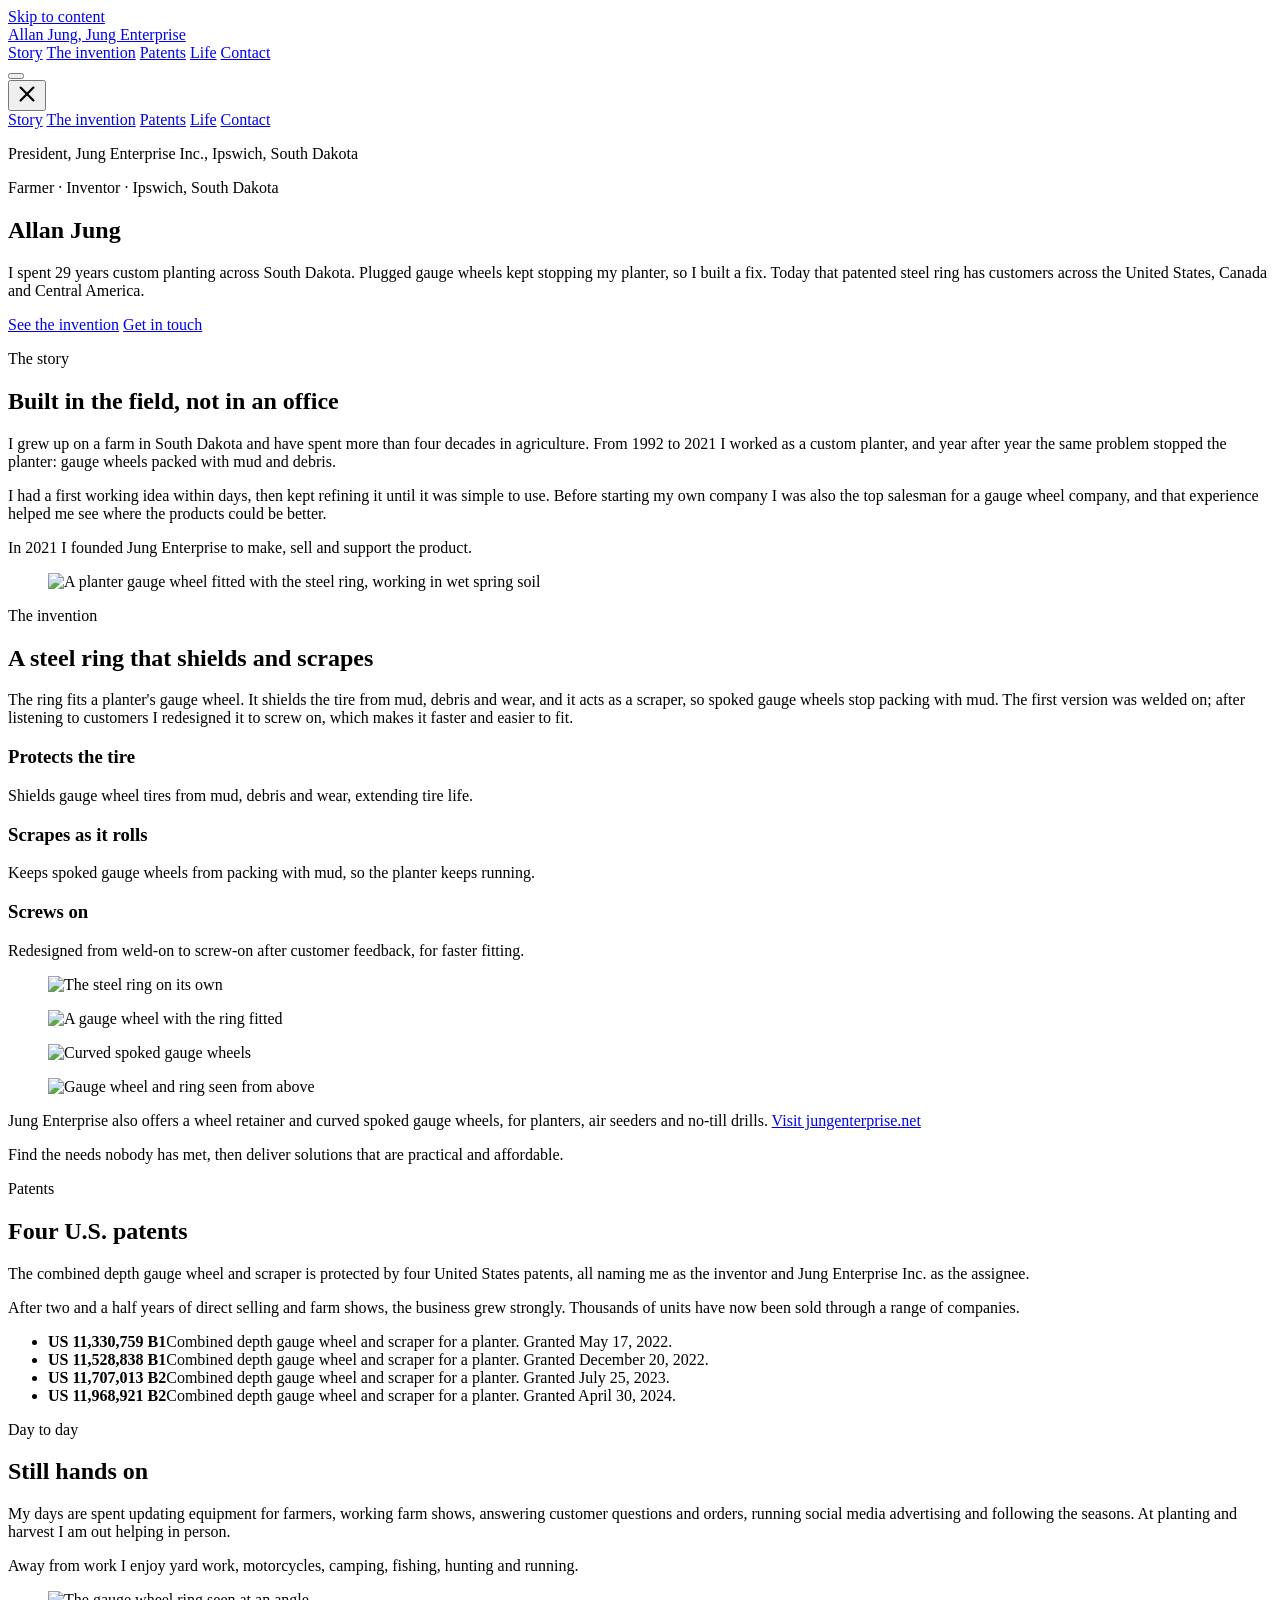
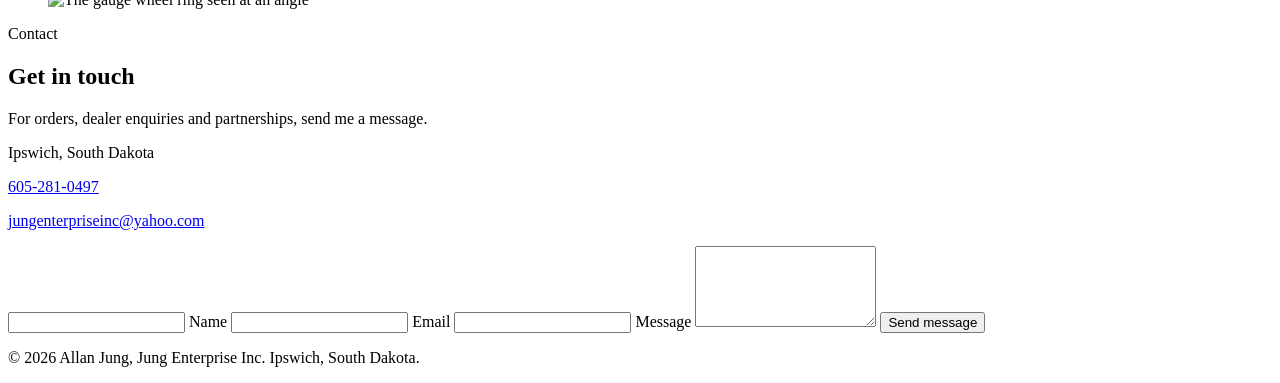
==== index.html @ 8d3eb1d6 "Add page, 404 and robots.txt" ====
<!DOCTYPE html>
<html lang="en">
<head>
<meta charset="utf-8">
<meta name="viewport" content="width=device-width, initial-scale=1">
<title>Allan Jung | Farmer, Inventor and President of Jung Enterprise</title>
<meta name="description" content="Allan Jung: a South Dakota farmer and inventor. After 29 years of custom planting he patented a steel ring that protects planter gauge wheels and scrapes them clean, and founded Jung Enterprise in Ipswich, South Dakota.">
<!-- WHILE ON github.io: keep noindex. WHEN MOVED TO HIS OWN DOMAIN: delete the next line and change robots.txt to "Allow: /". -->
<meta name="robots" content="noindex, nofollow">
<link rel="icon" href="img/favicon.png">
<link rel="preconnect" href="https://fonts.googleapis.com">
<link rel="preconnect" href="https://fonts.gstatic.com" crossorigin>
<link rel="stylesheet" href="https://fonts.googleapis.com/css2?family=Montserrat:wght@500;600;700;800&family=Roboto:wght@400;500;700&display=swap">
<link rel="stylesheet" href="vendor/css/bundle.min.css">
<!-- Own stylesheet last so it wins the cascade -->
<link rel="stylesheet" href="css/aj-site.css">
</head>
<body>

<a class="aj-skip" href="#aj-main">Skip to content</a>

<header class="aj-header" id="aj-header">
  <div class="container aj-header-row">
    <a class="aj-brand" href="#top">Allan Jung<span>, Jung Enterprise</span></a>
    <nav class="aj-nav" aria-label="Main">
      <a href="#home">Story</a>
      <a href="#portfolio">The invention</a>
      <a href="#reviews">Patents</a>
      <a href="#blog">Life</a>
      <a href="#contact" class="aj-nav-cta">Contact</a>
    </nav>
    <button class="aj-burger" id="aj-burger" aria-label="Open menu" aria-expanded="false" aria-controls="aj-drawer"><i class="fas fa-bars" aria-hidden="true"></i></button>
  </div>
</header>

<div class="aj-drawer" id="aj-drawer" aria-hidden="true">
  <button class="aj-drawer-close" id="aj-drawer-close" aria-label="Close menu"><svg width="22" height="22" viewBox="0 0 24 24" aria-hidden="true" focusable="false"><path d="M5 5l14 14M19 5L5 19" stroke="currentColor" stroke-width="2.4" stroke-linecap="round"/></svg></button>
  <nav aria-label="Mobile">
    <a href="#home">Story</a>
    <a href="#portfolio">The invention</a>
    <a href="#reviews">Patents</a>
    <a href="#blog">Life</a>
    <a href="#contact">Contact</a>
  </nav>
  <p class="aj-drawer-note">President, Jung Enterprise Inc., Ipswich, South Dakota</p>
</div>

<main id="aj-main">

<!-- HERO: his own field photo of a planter at work. -->
<section id="banner" class="aj-hero" aria-label="Introduction">
  <span id="top"></span>
  <div class="container">
    <div class="aj-hero-text">
      <p class="aj-eyebrow aj-eyebrow-lift">Farmer &middot; Inventor &middot; Ipswich, South Dakota</p>
      <h1>Allan Jung</h1>
      <p class="aj-hero-lede">I spent 29 years custom planting across South Dakota. Plugged gauge wheels kept stopping my planter, so I built a fix. Today that patented steel ring has customers across the United States, Canada and Central America.</p>
      <div class="aj-hero-actions">
        <a class="aj-btn aj-btn-solid" href="#portfolio">See the invention</a>
        <a class="aj-btn aj-btn-ghost" href="#contact">Get in touch</a>
      </div>
    </div>
  </div>
</section>

<!-- STORY (demo shell: #home) -->
<section id="home" class="about-section aj-section">
  <div class="container">
    <div class="row align-items-center">
      <div class="col-lg-6 mb-5 mb-lg-0">
        <p class="aj-eyebrow">The story</p>
        <h2 class="aj-h2">Built in the field, not in an office</h2>
        <p>I grew up on a farm in South Dakota and have spent more than four decades in agriculture. From 1992 to 2021 I worked as a custom planter, and year after year the same problem stopped the planter: gauge wheels packed with mud and debris.</p>
        <p>I had a first working idea within days, then kept refining it until it was simple to use. Before starting my own company I was also the top salesman for a gauge wheel company, and that experience helped me see where the products could be better.</p>
        <p>In 2021 I founded Jung Enterprise to make, sell and support the product.</p>
      </div>
      <div class="col-lg-6">
        <figure class="aj-figure"><img src="img/field-ring.jpg" width="900" height="900" alt="A planter gauge wheel fitted with the steel ring, working in wet spring soil" loading="lazy"></figure>
      </div>
    </div>
  </div>
</section>

<!-- THE INVENTION (demo shell: #portfolio) -->
<section id="portfolio" class="aj-section aj-soft">
  <div class="container">
    <div class="row">
      <div class="col-lg-8">
        <p class="aj-eyebrow">The invention</p>
        <h2 class="aj-h2">A steel ring that shields and scrapes</h2>
        <p>The ring fits a planter's gauge wheel. It shields the tire from mud, debris and wear, and it acts as a scraper, so spoked gauge wheels stop packing with mud. The first version was welded on; after listening to customers I redesigned it to screw on, which makes it faster and easier to fit.</p>
      </div>
    </div>
    <div class="row aj-cards">
      <div class="col-md-4"><div class="aj-card"><i class="fas fa-shield-alt" aria-hidden="true"></i><h3>Protects the tire</h3><p>Shields gauge wheel tires from mud, debris and wear, extending tire life.</p></div></div>
      <div class="col-md-4"><div class="aj-card"><i class="fas fa-broom" aria-hidden="true"></i><h3>Scrapes as it rolls</h3><p>Keeps spoked gauge wheels from packing with mud, so the planter keeps running.</p></div></div>
      <div class="col-md-4"><div class="aj-card"><i class="fas fa-tools" aria-hidden="true"></i><h3>Screws on</h3><p>Redesigned from weld-on to screw-on after customer feedback, for faster fitting.</p></div></div>
    </div>
    <div class="row aj-gallery">
      <div class="col-sm-6 col-lg-3"><figure><img src="img/steel-ring.jpg" width="1000" height="667" loading="lazy" alt="The steel ring on its own"></figure></div>
      <div class="col-sm-6 col-lg-3"><figure><img src="img/gauge-wheel-ring.jpg" width="1000" height="667" loading="lazy" alt="A gauge wheel with the ring fitted"></figure></div>
      <div class="col-sm-6 col-lg-3"><figure><img src="img/gauge-wheels.jpg" width="1000" height="667" loading="lazy" alt="Curved spoked gauge wheels"></figure></div>
      <div class="col-sm-6 col-lg-3"><figure><img src="img/ring-top.jpg" width="1000" height="750" loading="lazy" alt="Gauge wheel and ring seen from above"></figure></div>
    </div>
    <p class="aj-small">Jung Enterprise also offers a wheel retainer and curved spoked gauge wheels, for planters, air seeders and no-till drills. <a href="https://jungenterprise.net/" target="_blank" rel="noopener">Visit jungenterprise.net</a></p>
  </div>
</section>

<!-- BAND -->
<section id="aj-band" class="aj-band aj-band-a" aria-label="Philosophy">
  <div class="container">
    <div class="aj-quote">
      <p>Find the needs nobody has met, then deliver solutions that are practical and affordable.</p>
    </div>
  </div>
</section>

<!-- PATENTS (demo shell: #reviews). Reviews removed: the reviews on his site could not be verified. -->
<section id="reviews" class="aj-section">
  <div class="container">
    <div class="row">
      <div class="col-lg-5 mb-5 mb-lg-0">
        <p class="aj-eyebrow">Patents</p>
        <h2 class="aj-h2">Four U.S. patents</h2>
        <p>The combined depth gauge wheel and scraper is protected by four United States patents, all naming me as the inventor and Jung Enterprise Inc. as the assignee.</p>
        <p>After two and a half years of direct selling and farm shows, the business grew strongly. Thousands of units have now been sold through a range of companies.</p>
      </div>
      <div class="col-lg-7">
        <ul class="aj-patents">
          <li><strong>US 11,330,759 B1</strong><span>Combined depth gauge wheel and scraper for a planter. Granted May 17, 2022.</span></li>
          <li><strong>US 11,528,838 B1</strong><span>Combined depth gauge wheel and scraper for a planter. Granted December 20, 2022.</span></li>
          <li><strong>US 11,707,013 B2</strong><span>Combined depth gauge wheel and scraper for a planter. Granted July 25, 2023.</span></li>
          <li><strong>US 11,968,921 B2</strong><span>Combined depth gauge wheel and scraper for a planter. Granted April 30, 2024.</span></li>
        </ul>
      </div>
    </div>
  </div>
</section>

<!-- LIFE (demo shell: #blog). Blog posts removed. -->
<section id="blog" class="aj-section aj-soft">
  <div class="container">
    <div class="row align-items-center">
      <div class="col-lg-6 mb-5 mb-lg-0">
        <p class="aj-eyebrow">Day to day</p>
        <h2 class="aj-h2">Still hands on</h2>
        <p>My days are spent updating equipment for farmers, working farm shows, answering customer questions and orders, running social media advertising and following the seasons. At planting and harvest I am out helping in person.</p>
        <p>Away from work I enjoy yard work, motorcycles, camping, fishing, hunting and running.</p>
      </div>
      <div class="col-lg-6">
        <figure class="aj-figure"><img src="img/ring-angle.jpg" width="1600" height="640" alt="The gauge wheel ring seen at an angle" loading="lazy"></figure>
      </div>
    </div>
  </div>
</section>

<!-- CONTACT (demo shell: #contact). Google map removed. -->
<section id="contact" class="aj-contact">
  <div class="container">
    <div class="row">
      <div class="col-lg-5 mb-5 mb-lg-0">
        <p class="aj-eyebrow aj-eyebrow-lift">Contact</p>
        <h2 class="aj-h2">Get in touch</h2>
        <p>For orders, dealer enquiries and partnerships, send me a message.</p>
        <p class="aj-contact-line"><i class="fas fa-map-marker-alt" aria-hidden="true"></i> Ipswich, South Dakota</p>
        <p class="aj-contact-line"><i class="fas fa-phone" aria-hidden="true"></i> <a href="tel:+16052810497">605-281-0497</a></p>
        <p class="aj-contact-line"><i class="fas fa-envelope" aria-hidden="true"></i> <a href="mailto:jungenterpriseinc@yahoo.com">jungenterpriseinc@yahoo.com</a></p>
        <!-- Needs Client Confirmation: email is the one on his own company ads; his sheet row has no email. -->
      </div>
      <div class="col-lg-6 offset-lg-1">
        <form class="aj-form" action="https://formsubmit.co/jungenterpriseinc@yahoo.com" method="POST">
          <input type="hidden" name="_subject" value="New enquiry from your website">
          <input type="hidden" name="_template" value="table">
          <input type="hidden" name="_next" value="https://ranatahirbilal.github.io/allan-jung/#contact">
          <input type="text" name="_honey" class="aj-honey" tabindex="-1" autocomplete="off" aria-hidden="true">
          <label for="aj-name">Name</label>
          <input id="aj-name" type="text" name="name" required autocomplete="name">
          <label for="aj-email">Email</label>
          <input id="aj-email" type="email" name="email" required autocomplete="email">
          <label for="aj-msg">Message</label>
          <textarea id="aj-msg" name="message" rows="5" required></textarea>
          <button type="submit" class="aj-btn aj-btn-solid">Send message</button>
        </form>
      </div>
    </div>
  </div>
</section>

</main>

<footer class="aj-foot">
  <div class="container">
    <p>&copy; <span id="aj-year">2026</span> Allan Jung, Jung Enterprise Inc. Ipswich, South Dakota.</p>
  </div>
</footer>

<script src="js/aj-site.js"></script>
</body>
</html>
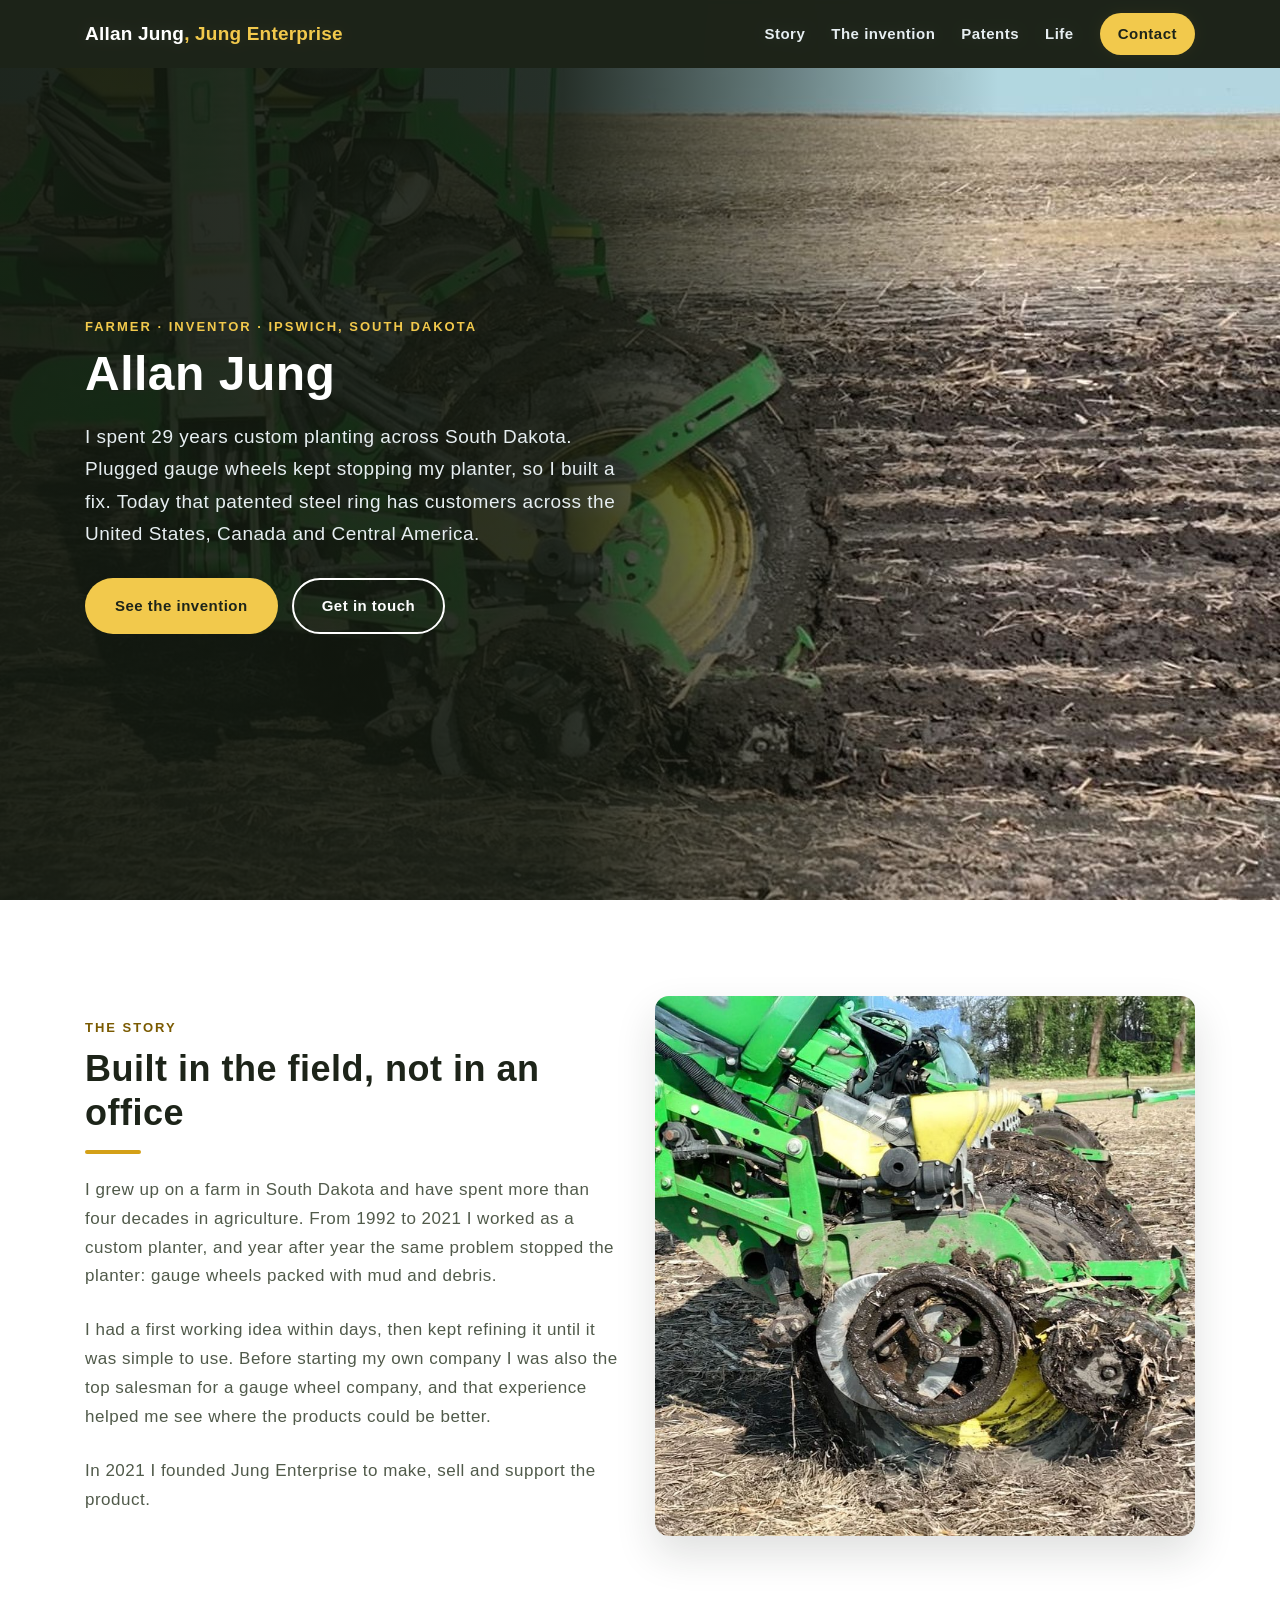
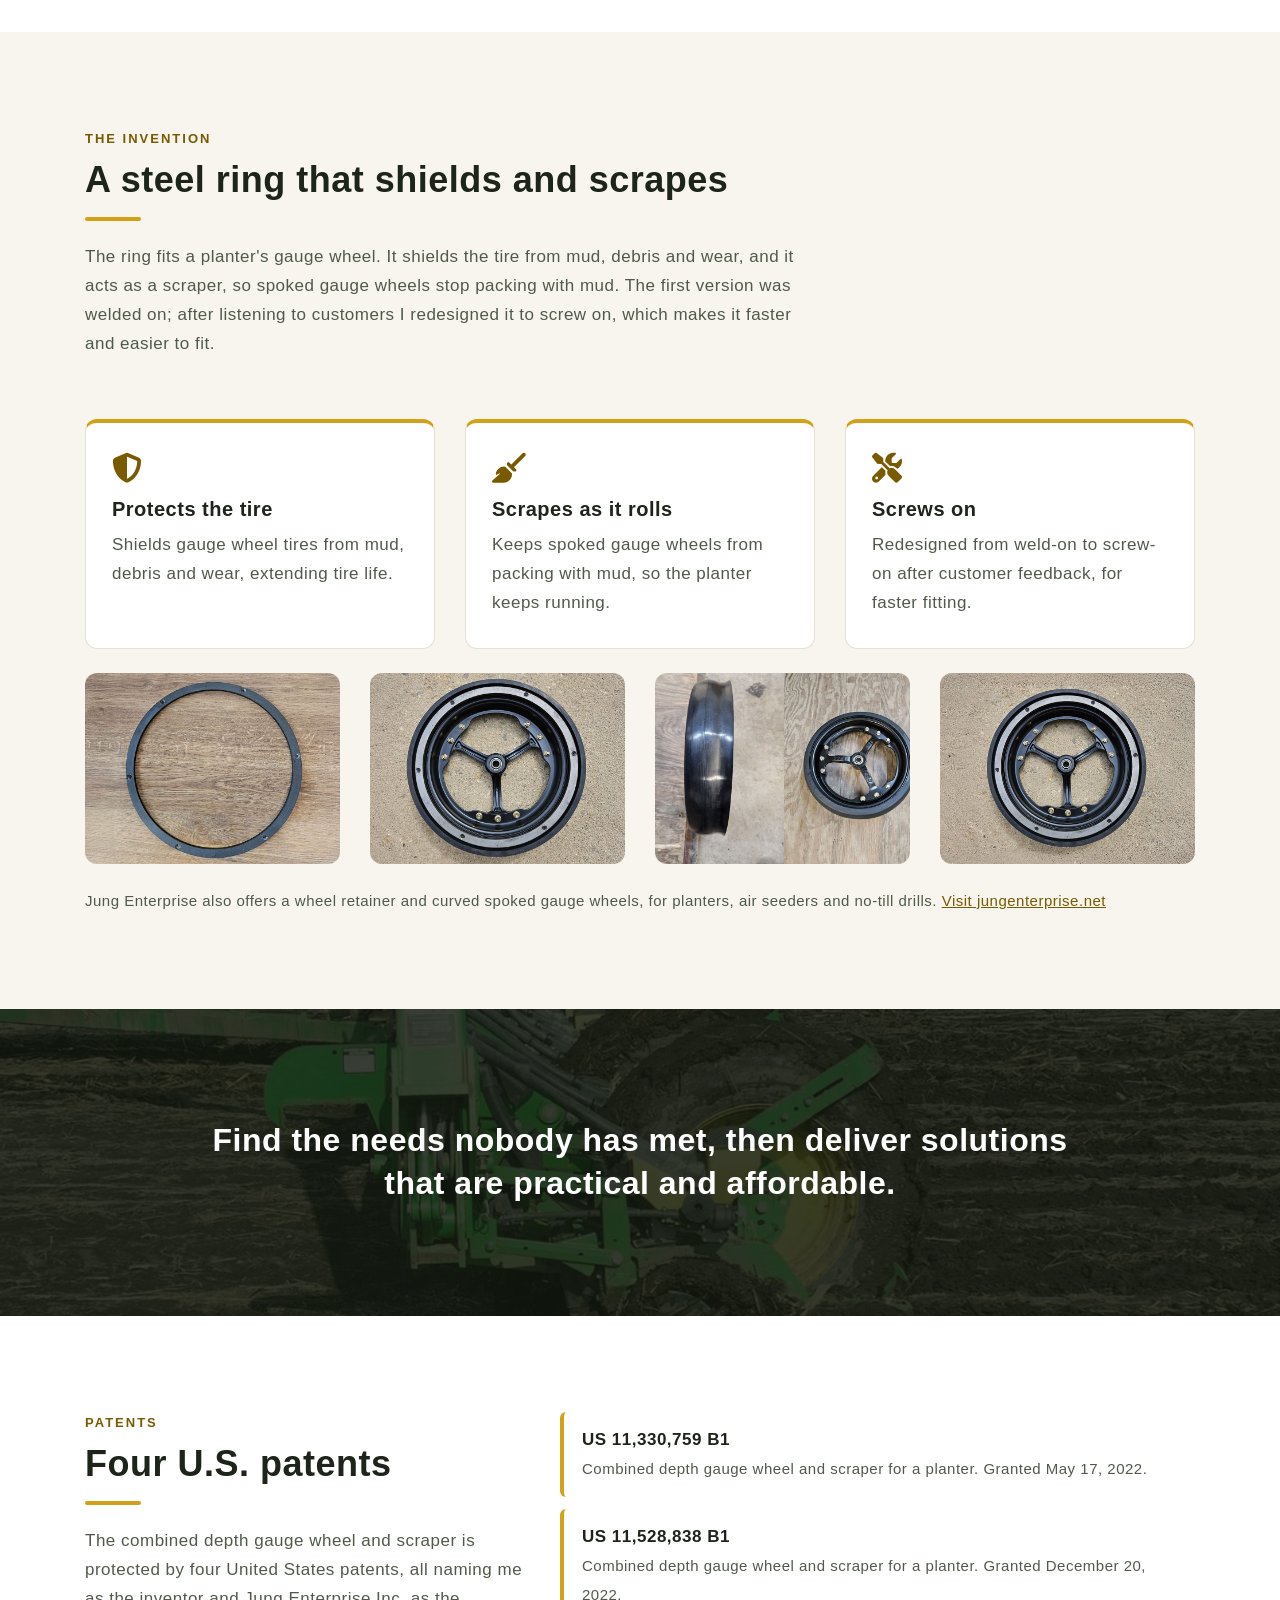
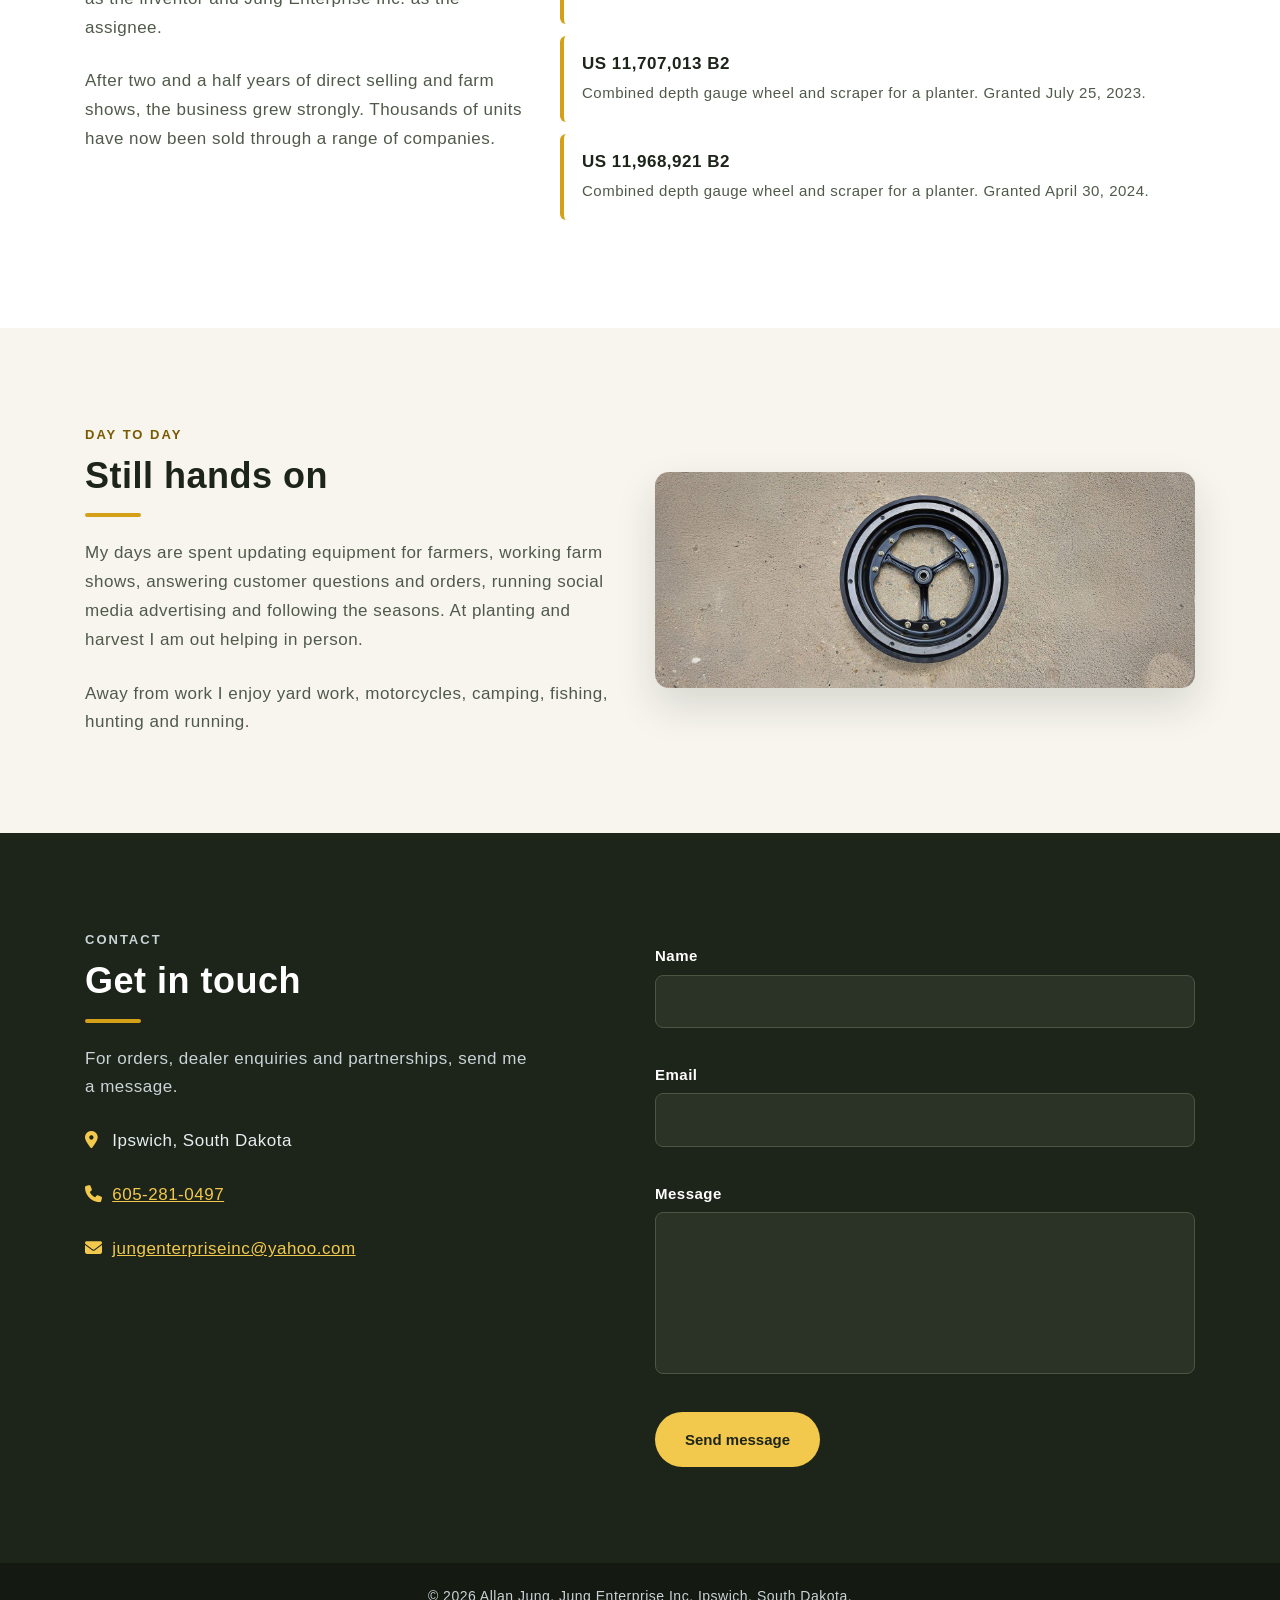
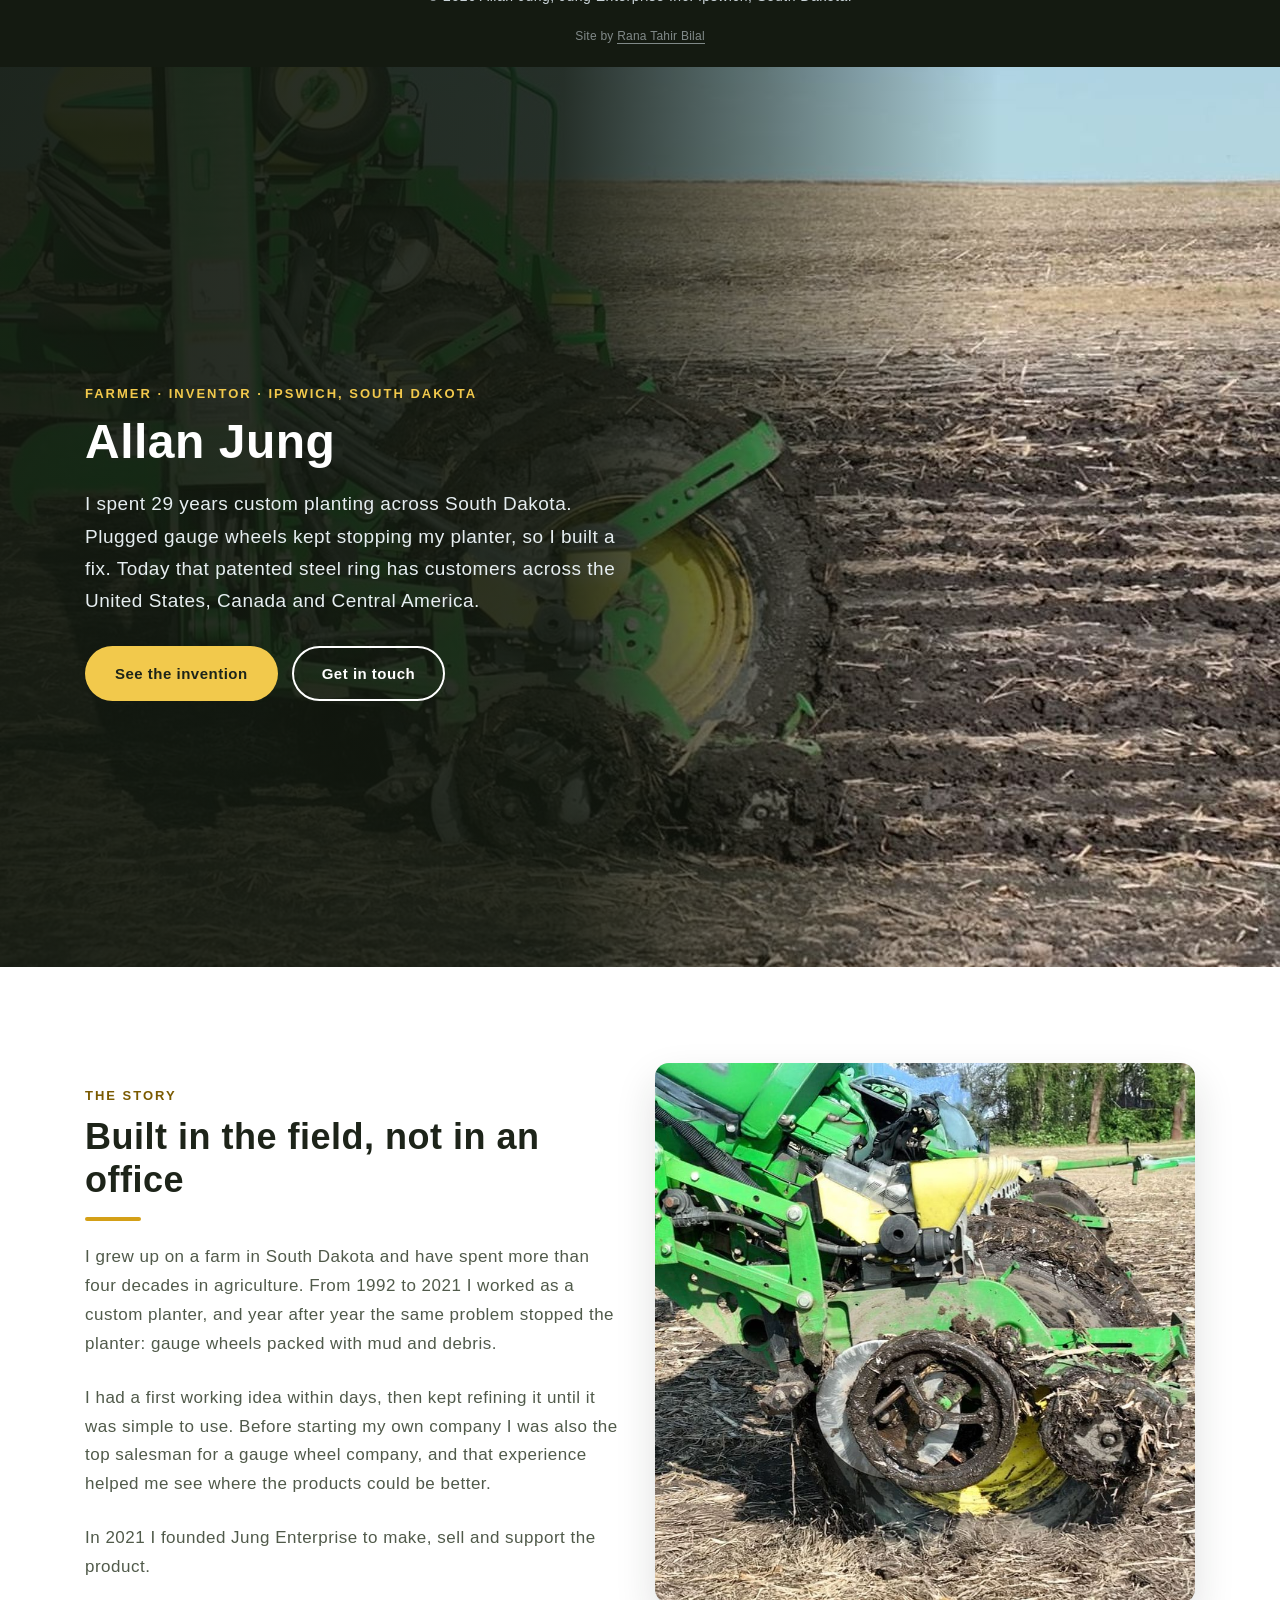
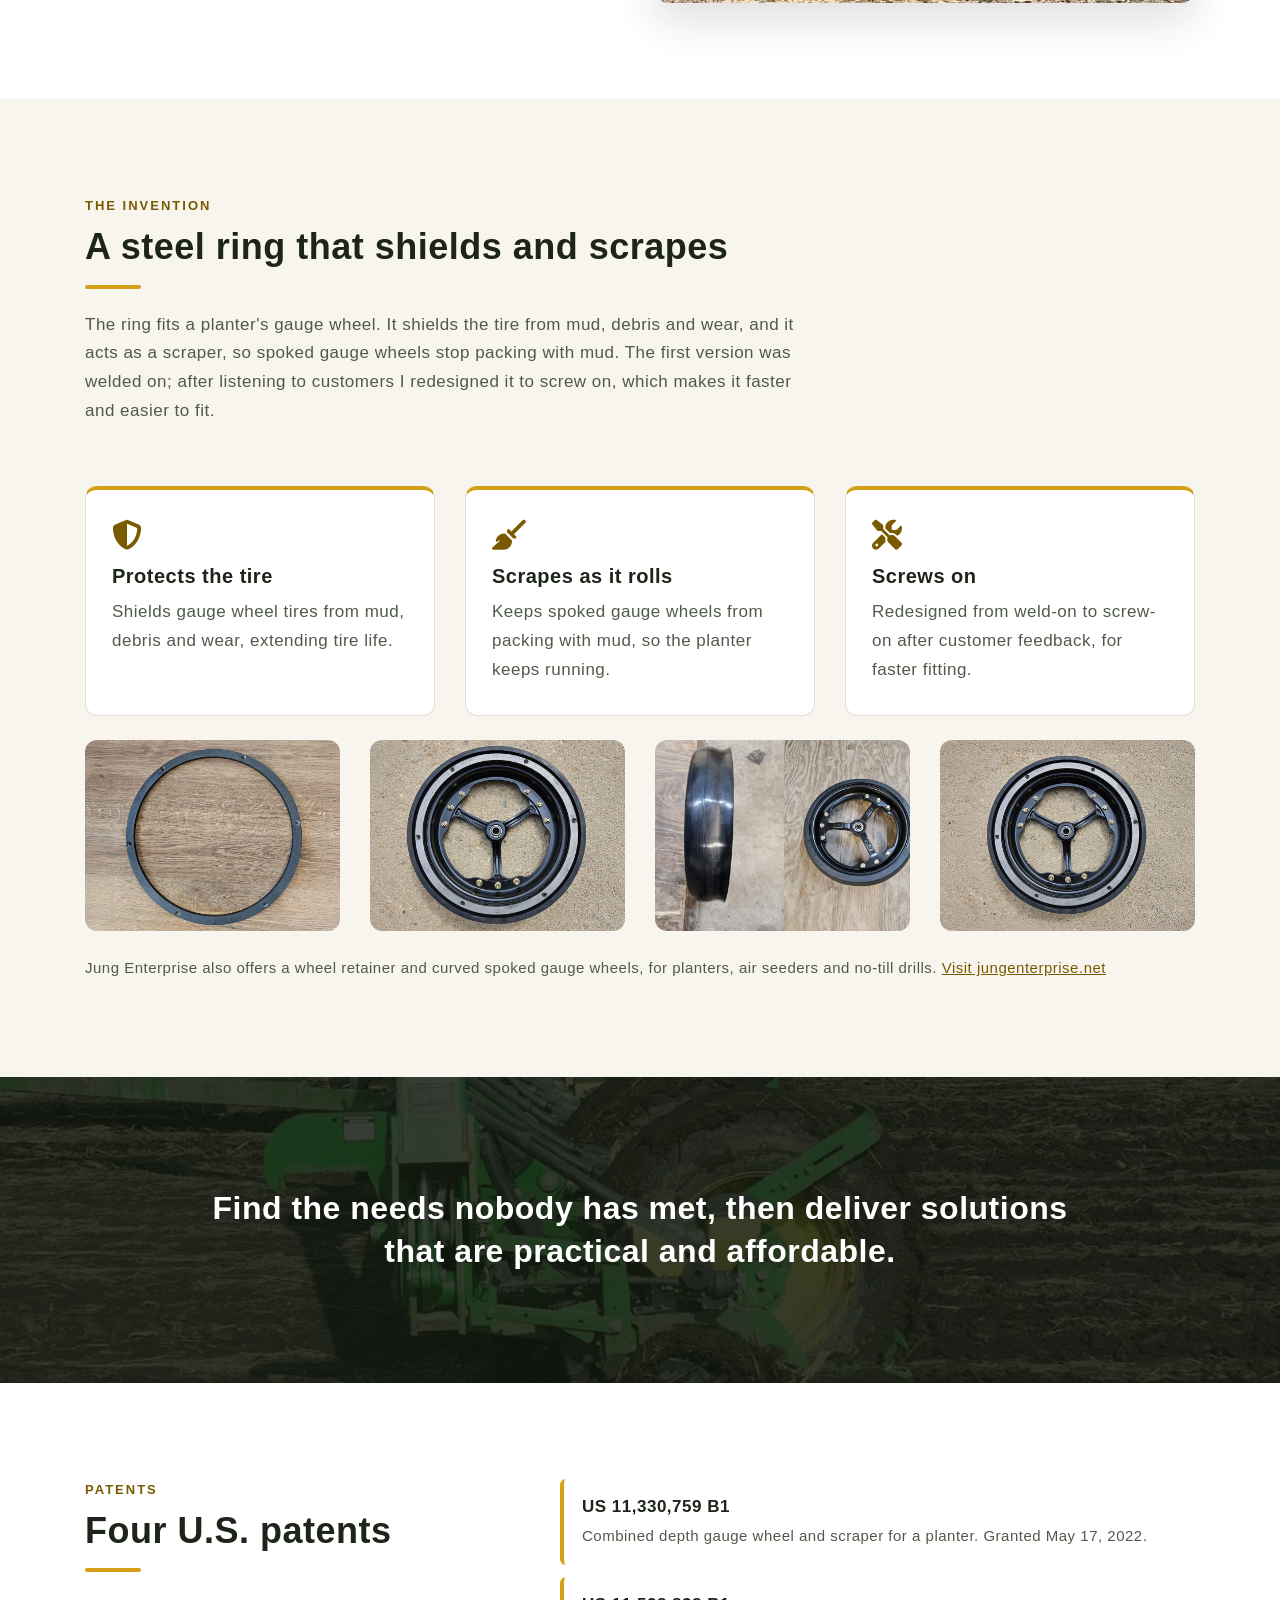
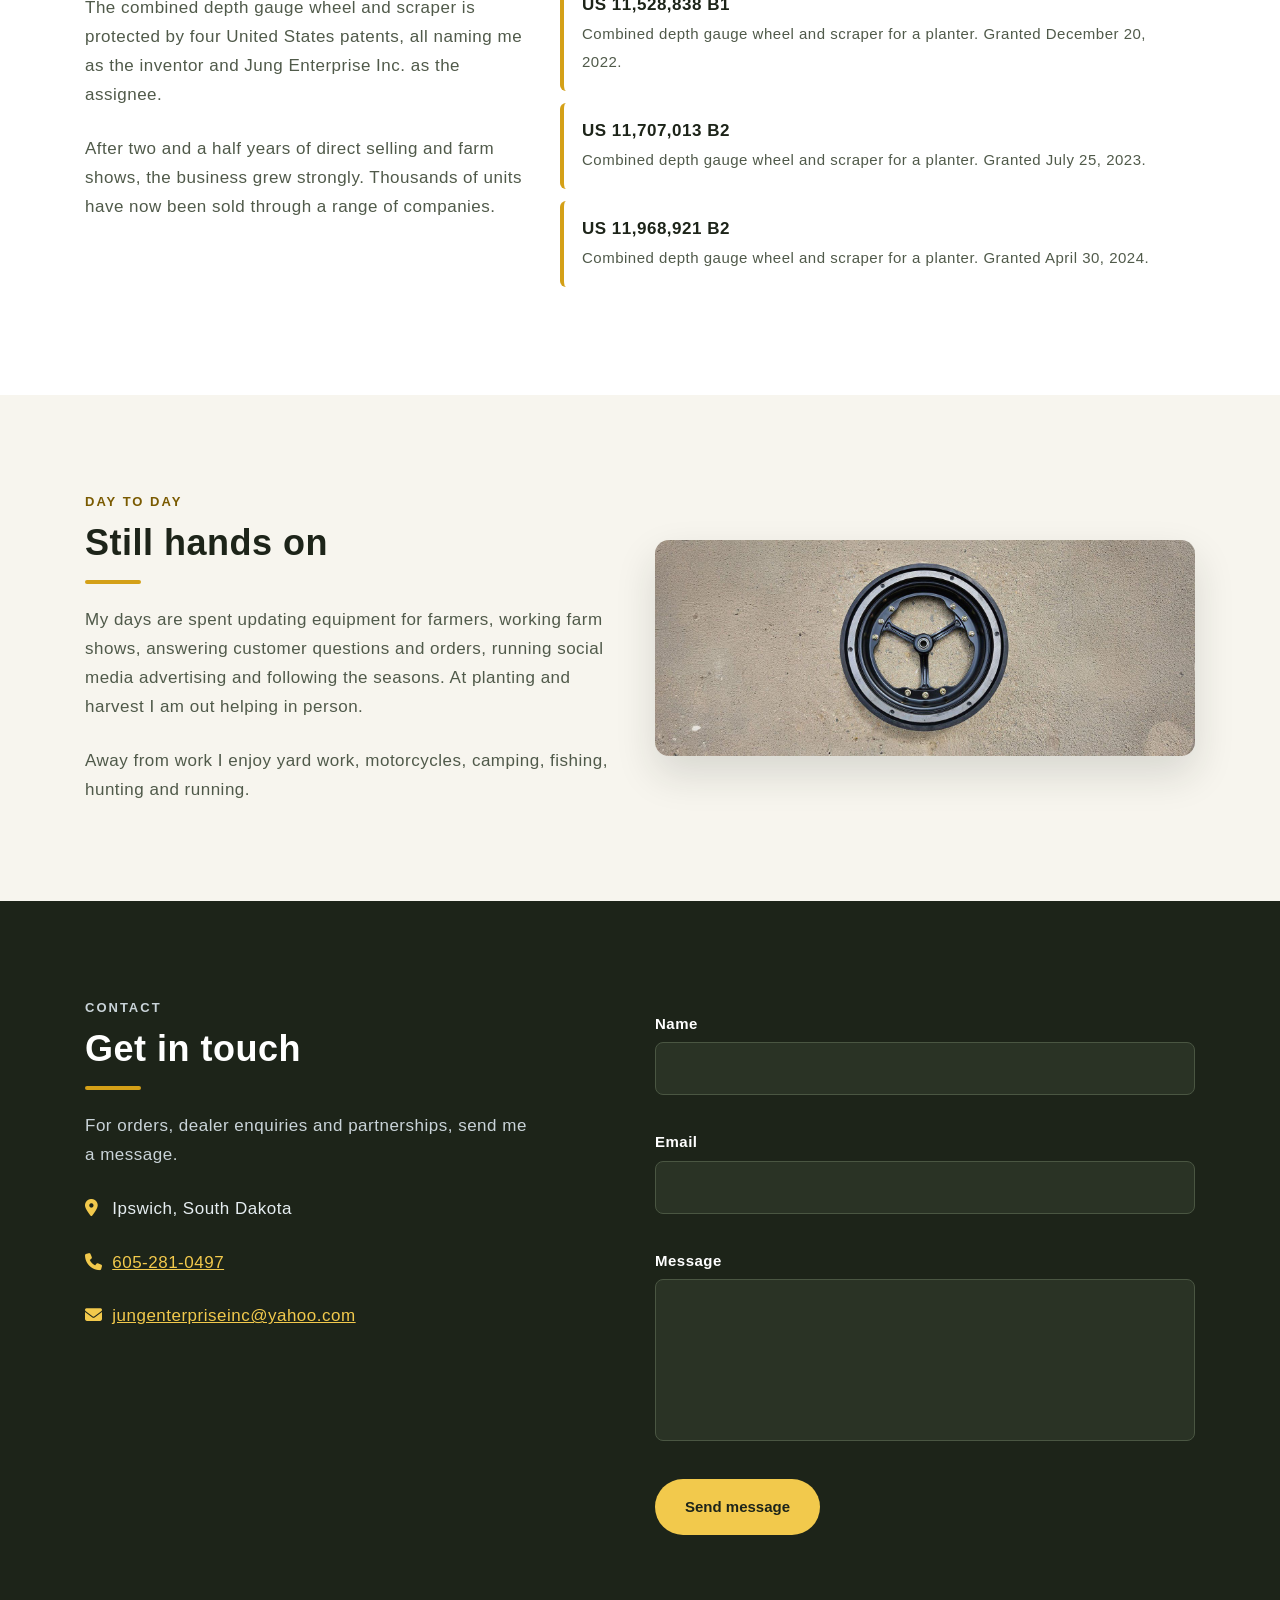
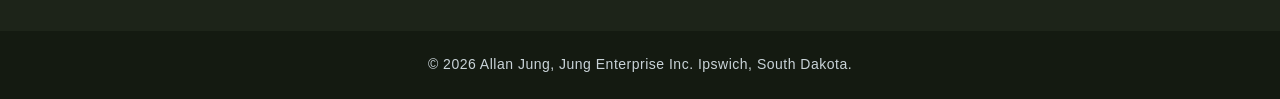
==== commit ba945afb: "Add studio credit to footer Adds a discreet "Site by Rana Tahir Bilal" line to the footer, linked re" ====
--- a/index.html
+++ b/index.html
@@ -192,8 +192,209 @@
   <div class="container">
     <p>&copy; <span id="aj-year">2026</span> Allan Jung, Jung Enterprise Inc. Ipswich, South Dakota.</p>
   </div>
+
+<p style="margin:18px 0 0;font-size:12px;line-height:1.5;opacity:.6;letter-spacing:.02em">Site by <a href="https://ranatahirbilal.com" rel="nofollow noopener" target="_blank" style="color:inherit;text-decoration:none;border-bottom:1px solid currentColor">Rana Tahir Bilal</a></p>
 </footer>
 
 <script src="js/aj-site.js"></script>
 </body>
 </html>
+<!DOCTYPE html>
+<html lang="en">
+<head>
+<meta charset="utf-8">
+<meta name="viewport" content="width=device-width, initial-scale=1">
+<title>Allan Jung | Farmer, Inventor and President of Jung Enterprise</title>
+<meta name="description" content="Allan Jung: a South Dakota farmer and inventor. After 29 years of custom planting he patented a steel ring that protects planter gauge wheels and scrapes them clean, and founded Jung Enterprise in Ipswich, South Dakota.">
+<!-- WHILE ON github.io: keep noindex. WHEN MOVED TO HIS OWN DOMAIN: delete the next line and change robots.txt to "Allow: /". -->
+<meta name="robots" content="noindex, nofollow">
+<link rel="icon" href="img/favicon.png">
+<link rel="preconnect" href="https://fonts.googleapis.com">
+<link rel="preconnect" href="https://fonts.gstatic.com" crossorigin>
+<link rel="stylesheet" href="https://fonts.googleapis.com/css2?family=Montserrat:wght@500;600;700;800&family=Roboto:wght@400;500;700&display=swap">
+<link rel="stylesheet" href="vendor/css/bundle.min.css">
+<!-- Own stylesheet last so it wins the cascade -->
+<link rel="stylesheet" href="css/aj-site.css">
+</head>
+<body>
+
+<a class="aj-skip" href="#aj-main">Skip to content</a>
+
+<header class="aj-header" id="aj-header">
+  <div class="container aj-header-row">
+    <a class="aj-brand" href="#top">Allan Jung<span>, Jung Enterprise</span></a>
+    <nav class="aj-nav" aria-label="Main">
+      <a href="#home">Story</a>
+      <a href="#portfolio">The invention</a>
+      <a href="#reviews">Patents</a>
+      <a href="#blog">Life</a>
+      <a href="#contact" class="aj-nav-cta">Contact</a>
+    </nav>
+    <button class="aj-burger" id="aj-burger" aria-label="Open menu" aria-expanded="false" aria-controls="aj-drawer"><i class="fas fa-bars" aria-hidden="true"></i></button>
+  </div>
+</header>
+
+<div class="aj-drawer" id="aj-drawer" aria-hidden="true">
+  <button class="aj-drawer-close" id="aj-drawer-close" aria-label="Close menu"><svg width="22" height="22" viewBox="0 0 24 24" aria-hidden="true" focusable="false"><path d="M5 5l14 14M19 5L5 19" stroke="currentColor" stroke-width="2.4" stroke-linecap="round"/></svg></button>
+  <nav aria-label="Mobile">
+    <a href="#home">Story</a>
+    <a href="#portfolio">The invention</a>
+    <a href="#reviews">Patents</a>
+    <a href="#blog">Life</a>
+    <a href="#contact">Contact</a>
+  </nav>
+  <p class="aj-drawer-note">President, Jung Enterprise Inc., Ipswich, South Dakota</p>
+</div>
+
+<main id="aj-main">
+
+<!-- HERO: his own field photo of a planter at work. -->
+<section id="banner" class="aj-hero" aria-label="Introduction">
+  <span id="top"></span>
+  <div class="container">
+    <div class="aj-hero-text">
+      <p class="aj-eyebrow aj-eyebrow-lift">Farmer &middot; Inventor &middot; Ipswich, South Dakota</p>
+      <h1>Allan Jung</h1>
+      <p class="aj-hero-lede">I spent 29 years custom planting across South Dakota. Plugged gauge wheels kept stopping my planter, so I built a fix. Today that patented steel ring has customers across the United States, Canada and Central America.</p>
+      <div class="aj-hero-actions">
+        <a class="aj-btn aj-btn-solid" href="#portfolio">See the invention</a>
+        <a class="aj-btn aj-btn-ghost" href="#contact">Get in touch</a>
+      </div>
+    </div>
+  </div>
+</section>
+
+<!-- STORY (demo shell: #home) -->
+<section id="home" class="about-section aj-section">
+  <div class="container">
+    <div class="row align-items-center">
+      <div class="col-lg-6 mb-5 mb-lg-0">
+        <p class="aj-eyebrow">The story</p>
+        <h2 class="aj-h2">Built in the field, not in an office</h2>
+        <p>I grew up on a farm in South Dakota and have spent more than four decades in agriculture. From 1992 to 2021 I worked as a custom planter, and year after year the same problem stopped the planter: gauge wheels packed with mud and debris.</p>
+        <p>I had a first working idea within days, then kept refining it until it was simple to use. Before starting my own company I was also the top salesman for a gauge wheel company, and that experience helped me see where the products could be better.</p>
+        <p>In 2021 I founded Jung Enterprise to make, sell and support the product.</p>
+      </div>
+      <div class="col-lg-6">
+        <figure class="aj-figure"><img src="img/field-ring.jpg" width="900" height="900" alt="A planter gauge wheel fitted with the steel ring, working in wet spring soil" loading="lazy"></figure>
+      </div>
+    </div>
+  </div>
+</section>
+
+<!-- THE INVENTION (demo shell: #portfolio) -->
+<section id="portfolio" class="aj-section aj-soft">
+  <div class="container">
+    <div class="row">
+      <div class="col-lg-8">
+        <p class="aj-eyebrow">The invention</p>
+        <h2 class="aj-h2">A steel ring that shields and scrapes</h2>
+        <p>The ring fits a planter's gauge wheel. It shields the tire from mud, debris and wear, and it acts as a scraper, so spoked gauge wheels stop packing with mud. The first version was welded on; after listening to customers I redesigned it to screw on, which makes it faster and easier to fit.</p>
+      </div>
+    </div>
+    <div class="row aj-cards">
+      <div class="col-md-4"><div class="aj-card"><i class="fas fa-shield-alt" aria-hidden="true"></i><h3>Protects the tire</h3><p>Shields gauge wheel tires from mud, debris and wear, extending tire life.</p></div></div>
+      <div class="col-md-4"><div class="aj-card"><i class="fas fa-broom" aria-hidden="true"></i><h3>Scrapes as it rolls</h3><p>Keeps spoked gauge wheels from packing with mud, so the planter keeps running.</p></div></div>
+      <div class="col-md-4"><div class="aj-card"><i class="fas fa-tools" aria-hidden="true"></i><h3>Screws on</h3><p>Redesigned from weld-on to screw-on after customer feedback, for faster fitting.</p></div></div>
+    </div>
+    <div class="row aj-gallery">
+      <div class="col-sm-6 col-lg-3"><figure><img src="img/steel-ring.jpg" width="1000" height="667" loading="lazy" alt="The steel ring on its own"></figure></div>
+      <div class="col-sm-6 col-lg-3"><figure><img src="img/gauge-wheel-ring.jpg" width="1000" height="667" loading="lazy" alt="A gauge wheel with the ring fitted"></figure></div>
+      <div class="col-sm-6 col-lg-3"><figure><img src="img/gauge-wheels.jpg" width="1000" height="667" loading="lazy" alt="Curved spoked gauge wheels"></figure></div>
+      <div class="col-sm-6 col-lg-3"><figure><img src="img/ring-top.jpg" width="1000" height="750" loading="lazy" alt="Gauge wheel and ring seen from above"></figure></div>
+    </div>
+    <p class="aj-small">Jung Enterprise also offers a wheel retainer and curved spoked gauge wheels, for planters, air seeders and no-till drills. <a href="https://jungenterprise.net/" target="_blank" rel="noopener">Visit jungenterprise.net</a></p>
+  </div>
+</section>
+
+<!-- BAND -->
+<section id="aj-band" class="aj-band aj-band-a" aria-label="Philosophy">
+  <div class="container">
+    <div class="aj-quote">
+      <p>Find the needs nobody has met, then deliver solutions that are practical and affordable.</p>
+    </div>
+  </div>
+</section>
+
+<!-- PATENTS (demo shell: #reviews). Reviews removed: the reviews on his site could not be verified. -->
+<section id="reviews" class="aj-section">
+  <div class="container">
+    <div class="row">
+      <div class="col-lg-5 mb-5 mb-lg-0">
+        <p class="aj-eyebrow">Patents</p>
+        <h2 class="aj-h2">Four U.S. patents</h2>
+        <p>The combined depth gauge wheel and scraper is protected by four United States patents, all naming me as the inventor and Jung Enterprise Inc. as the assignee.</p>
+        <p>After two and a half years of direct selling and farm shows, the business grew strongly. Thousands of units have now been sold through a range of companies.</p>
+      </div>
+      <div class="col-lg-7">
+        <ul class="aj-patents">
+          <li><strong>US 11,330,759 B1</strong><span>Combined depth gauge wheel and scraper for a planter. Granted May 17, 2022.</span></li>
+          <li><strong>US 11,528,838 B1</strong><span>Combined depth gauge wheel and scraper for a planter. Granted December 20, 2022.</span></li>
+          <li><strong>US 11,707,013 B2</strong><span>Combined depth gauge wheel and scraper for a planter. Granted July 25, 2023.</span></li>
+          <li><strong>US 11,968,921 B2</strong><span>Combined depth gauge wheel and scraper for a planter. Granted April 30, 2024.</span></li>
+        </ul>
+      </div>
+    </div>
+  </div>
+</section>
+
+<!-- LIFE (demo shell: #blog). Blog posts removed. -->
+<section id="blog" class="aj-section aj-soft">
+  <div class="container">
+    <div class="row align-items-center">
+      <div class="col-lg-6 mb-5 mb-lg-0">
+        <p class="aj-eyebrow">Day to day</p>
+        <h2 class="aj-h2">Still hands on</h2>
+        <p>My days are spent updating equipment for farmers, working farm shows, answering customer questions and orders, running social media advertising and following the seasons. At planting and harvest I am out helping in person.</p>
+        <p>Away from work I enjoy yard work, motorcycles, camping, fishing, hunting and running.</p>
+      </div>
+      <div class="col-lg-6">
+        <figure class="aj-figure"><img src="img/ring-angle.jpg" width="1600" height="640" alt="The gauge wheel ring seen at an angle" loading="lazy"></figure>
+      </div>
+    </div>
+  </div>
+</section>
+
+<!-- CONTACT (demo shell: #contact). Google map removed. -->
+<section id="contact" class="aj-contact">
+  <div class="container">
+    <div class="row">
+      <div class="col-lg-5 mb-5 mb-lg-0">
+        <p class="aj-eyebrow aj-eyebrow-lift">Contact</p>
+        <h2 class="aj-h2">Get in touch</h2>
+        <p>For orders, dealer enquiries and partnerships, send me a message.</p>
+        <p class="aj-contact-line"><i class="fas fa-map-marker-alt" aria-hidden="true"></i> Ipswich, South Dakota</p>
+        <p class="aj-contact-line"><i class="fas fa-phone" aria-hidden="true"></i> <a href="tel:+16052810497">605-281-0497</a></p>
+        <p class="aj-contact-line"><i class="fas fa-envelope" aria-hidden="true"></i> <a href="mailto:jungenterpriseinc@yahoo.com">jungenterpriseinc@yahoo.com</a></p>
+        <!-- Needs Client Confirmation: email is the one on his own company ads; his sheet row has no email. -->
+      </div>
+      <div class="col-lg-6 offset-lg-1">
+        <form class="aj-form" action="https://formsubmit.co/jungenterpriseinc@yahoo.com" method="POST">
+          <input type="hidden" name="_subject" value="New enquiry from your website">
+          <input type="hidden" name="_template" value="table">
+          <input type="hidden" name="_next" value="https://ranatahirbilal.github.io/allan-jung/#contact">
+          <input type="text" name="_honey" class="aj-honey" tabindex="-1" autocomplete="off" aria-hidden="true">
+          <label for="aj-name">Name</label>
+          <input id="aj-name" type="text" name="name" required autocomplete="name">
+          <label for="aj-email">Email</label>
+          <input id="aj-email" type="email" name="email" required autocomplete="email">
+          <label for="aj-msg">Message</label>
+          <textarea id="aj-msg" name="message" rows="5" required></textarea>
+          <button type="submit" class="aj-btn aj-btn-solid">Send message</button>
+        </form>
+      </div>
+    </div>
+  </div>
+</section>
+
+</main>
+
+<footer class="aj-foot">
+  <div class="container">
+    <p>&copy; <span id="aj-year">2026</span> Allan Jung, Jung Enterprise Inc. Ipswich, South Dakota.</p>
+  </div>
+</footer>
+
+<script src="js/aj-site.js"></script>
+</body>
+</html>
--- a/css/aj-site.css
+++ b/css/aj-site.css
@@ -0,0 +1,171 @@
+/* Allan Jung site. Built on the MegaOne "startup-portfolio" demo shell (section ids kept).
+   All site styles use the aj- prefix. Loaded last.
+   Palette: field green and harvest gold for a farmer and inventor; the demo magenta is dropped.
+   No AI images on this build: every photo is his own product or field photo from jungenterprise.net. */
+:root{
+  --aj-ink:#1D2419;       /* 15.93 on white */
+  --aj-muted:#505A4A;     /*  7.24 on white, 6.63 on --aj-soft */
+  --aj-soft:#F7F5EE;
+  --aj-acc:#D4A017;       /* harvest gold: rules, bars, icons only (2.38 on white, never text) */
+  --aj-acc-ink:#7A5A00;   /*  6.38 on white, 5.85 on --aj-soft: small text on light */
+  --aj-acc-lift:#F2C94C;  /* 10.04 on --aj-ink: small text on dark */
+  --aj-green:#D4A017;
+  --aj-line:#E4E0D2;
+}
+
+html{scroll-behavior:smooth;scroll-padding-top:76px}
+body{font-family:'Open Sans',Arial,sans-serif;color:var(--aj-ink);background:#fff;font-size:17px;line-height:1.7;margin:0}
+h1,h2,h3,.aj-brand{font-family:'Montserrat',Arial,sans-serif}
+a{color:var(--aj-acc-ink)}
+a:hover{color:var(--aj-ink)}
+img{max-width:100%;height:auto;display:block}
+p{color:var(--aj-muted)}
+
+.aj-skip{position:absolute;left:-999px;top:0;background:#fff;color:var(--aj-ink);padding:8px 14px;z-index:100}
+.aj-skip:focus{left:8px}
+
+/* Header: fixed at top (the demo pinned its nav to the foot of the hero) */
+.aj-header{position:fixed;top:0;left:0;right:0;z-index:50;background:rgba(29,36,25,.94);backdrop-filter:blur(6px)}
+.aj-header-row{display:flex;align-items:center;justify-content:space-between;height:68px}
+.aj-brand{color:#fff;font-weight:800;font-size:19px;text-decoration:none;letter-spacing:.2px}
+.aj-brand span{color:var(--aj-acc-lift);font-weight:600}
+.aj-brand:hover{color:#fff}
+.aj-nav{display:flex;gap:26px;align-items:center}
+.aj-nav a{color:#E6EEF1;font-weight:600;font-size:15px;text-decoration:none}
+.aj-nav a:hover{color:var(--aj-acc-lift)}
+.aj-nav .aj-nav-cta{background:var(--aj-acc-lift);color:var(--aj-ink);padding:8px 18px;border-radius:30px}
+.aj-nav .aj-nav-cta:hover{background:#fff;color:var(--aj-ink)}
+.aj-burger{display:none;background:none;border:0;color:#fff;font-size:24px;padding:6px 8px;cursor:pointer}
+
+.aj-drawer{position:fixed;top:0;right:0;bottom:0;width:300px;max-width:85vw;background:var(--aj-ink);z-index:60;transform:translateX(100%);transition:transform .3s ease;padding:70px 30px 30px;visibility:hidden}
+.aj-drawer.is-open{transform:none;visibility:visible}
+.aj-drawer nav a{display:block;color:#fff;font-family:'Montserrat',sans-serif;font-weight:600;font-size:20px;text-decoration:none;padding:10px 0;border-bottom:1px solid rgba(255,255,255,.12)}
+.aj-drawer nav a:hover{color:var(--aj-acc-lift)}
+.aj-drawer-close{position:absolute;top:18px;right:20px;background:none;border:0;color:#fff;font-size:26px;cursor:pointer}
+.aj-drawer-note{color:#C9D3D8;font-size:14px;margin-top:24px}
+
+/* Hero. The demo's .background-carousal carried a carousel and absolute slabs; reset them. */
+.aj-hero{position:relative;min-height:100vh;padding:140px 0 90px;
+  background:#1D2419 url(../img/hero.jpg) center right/cover no-repeat;display:flex;align-items:center}
+.aj-hero::before{content:"";position:absolute;inset:0; /* measured: lede needs the dark zone to reach ~60% */
+  background:linear-gradient(90deg,rgba(18,24,15,.93) 0%,rgba(18,24,15,.88) 44%,rgba(18,24,15,.5) 60%,rgba(18,24,15,0) 78%)}
+.aj-hero .container{position:relative}
+.aj-hero-text{max-width:660px}
+.aj-hero-lede{max-width:560px}
+.aj-hero h1{color:#fff;font-weight:800;font-size:48px;line-height:1.1;margin:10px 0 20px}
+.aj-hero-lede{color:#E6EEF1;font-size:19px}
+.aj-hero-actions{display:flex;flex-wrap:wrap;gap:14px;margin-top:28px}
+
+.aj-eyebrow{text-transform:uppercase;letter-spacing:2px;font-weight:700;font-size:13px;color:var(--aj-acc-ink);margin-bottom:8px}
+.aj-eyebrow-lift{color:var(--aj-acc-lift)}
+
+.aj-btn{display:inline-block;font-family:'Montserrat',sans-serif;font-weight:700;font-size:15px;padding:13px 28px;border-radius:40px;text-decoration:none;border:2px solid transparent;cursor:pointer}
+.aj-btn-solid{background:var(--aj-acc-lift);color:var(--aj-ink)}
+.aj-btn-solid:hover{background:#fff;color:var(--aj-ink)}
+.aj-btn-ghost{border-color:#fff;color:#fff}
+.aj-btn-ghost:hover{background:#fff;color:var(--aj-ink)}
+
+.aj-section{padding:96px 0}
+.aj-soft{background:var(--aj-soft)}
+.aj-h2{font-size:36px;font-weight:700;line-height:1.2;margin-bottom:22px;color:var(--aj-ink)}
+.aj-h2::after{content:"";display:block;width:56px;height:4px;background:var(--aj-green);margin-top:16px;border-radius:2px}
+.aj-h3{font-size:22px;font-weight:700;margin:34px 0 14px}
+
+.aj-figure{margin:0;border-radius:14px;overflow:hidden;box-shadow:0 18px 40px rgba(29,36,25,.14)}
+.aj-figure-tall{margin-top:28px;max-width:420px}
+
+.aj-cards{margin-top:60px}
+.aj-card{background:#fff;border:1px solid var(--aj-line);border-top:4px solid var(--aj-acc);border-radius:12px;padding:30px 26px;height:100%}
+.aj-card i{font-size:30px;color:var(--aj-acc);margin-bottom:14px}
+.aj-card h3{font-size:20px;font-weight:700;margin-bottom:10px;color:var(--aj-ink)}
+.aj-card p{margin:0}
+.aj-cards .col-md-4{margin-bottom:24px}
+.aj-card-plain{border-top-color:var(--aj-green)}
+
+.aj-list{padding-left:18px;margin:0}
+.aj-list li{color:var(--aj-muted);margin-bottom:10px}
+.aj-list strong{color:var(--aj-ink)}
+.aj-small{font-size:15px}
+
+.aj-timeline{list-style:none;padding:0;margin:0;border-left:3px solid var(--aj-acc)}
+.aj-timeline li{position:relative;padding:0 0 22px 28px}
+.aj-timeline li::before{content:"";position:absolute;left:-9px;top:6px;width:15px;height:15px;border-radius:50%;background:#fff;border:3px solid var(--aj-acc)}
+.aj-timeline h3{font-size:19px;font-weight:700;margin:0 0 2px;color:var(--aj-ink)}
+.aj-timeline p{margin:0}
+
+/* Quote bands */
+.aj-band{position:relative;padding:110px 0;background:#1D2419 center/cover no-repeat;color:#fff}
+.aj-band::before{content:"";position:absolute;inset:0;background:rgba(18,24,15,.84)}
+.aj-band .container{position:relative;max-width:900px;text-align:center}
+.aj-band-a{background-image:url(../img/company.jpg);background-position:center 30%}
+.aj-band-b{background:linear-gradient(135deg,#1D2419 0%,#2E3A22 100%)}
+.aj-band-b::before{display:none}
+.aj-quote-portrait{width:150px;height:150px;object-fit:cover;object-position:center 22%;border-radius:50%;border:4px solid var(--aj-acc-lift);margin:0 auto 28px}
+.aj-quote{margin:0}
+.aj-quote p{color:#fff;font-family:'Montserrat',sans-serif;font-weight:600;font-size:32px;line-height:1.35}
+.aj-quote footer{color:var(--aj-acc-lift);font-weight:700;margin-top:14px;font-size:16px}
+.aj-band-note{color:#E6EEF1;margin-top:24px;font-size:17px}
+
+.aj-gallery figure{margin:0 0 24px;border-radius:12px;overflow:hidden}
+.aj-gallery img{transition:transform .5s ease}
+.aj-gallery figure:hover img{transform:scale(1.04)}
+.aj-disclosure{margin-top:10px;padding:16px 20px;background:var(--aj-soft);border-left:4px solid var(--aj-acc);color:var(--aj-ink);font-size:15px;border-radius:6px}
+
+/* Contact */
+.aj-contact{background:var(--aj-ink);padding:96px 0}
+.aj-contact .aj-h2{color:#fff}
+.aj-contact p{color:#C9D3D8}
+.aj-contact-line{color:#E6EEF1 !important}
+.aj-contact-line i{color:var(--aj-acc-lift);width:22px}
+.aj-contact a{color:var(--aj-acc-lift)}
+.aj-contact a:hover{color:#fff}
+.aj-form label{display:block;color:#fff;font-weight:600;font-size:15px;margin:14px 0 6px}
+.aj-form input,.aj-form textarea{width:100%;background:#2A3325;border:1px solid #4A5642;color:#fff;border-radius:8px;padding:12px 14px;font-size:16px}
+.aj-form input:focus,.aj-form textarea:focus{outline:2px solid var(--aj-acc-lift);border-color:var(--aj-acc-lift)}
+.aj-form .aj-btn{margin-top:8px}
+.aj-form-note{margin:10px 0 6px}
+.aj-honey{display:none !important}
+
+.aj-foot{background:#141A11;padding:22px 0}
+.aj-foot p{color:#C9D3D8;margin:0;font-size:14px;text-align:center}
+
+a:focus-visible,button:focus-visible{outline:3px solid var(--aj-acc-lift);outline-offset:2px}
+
+@media (max-width:991px){
+  .aj-nav{display:none}
+  .aj-burger{display:block}
+  .aj-hero{background-position:72% center}
+  .aj-hero::before{background:linear-gradient(180deg,rgba(18,24,15,.72) 0%,rgba(18,24,15,.9) 45%)}
+  .aj-hero h1{font-size:40px}
+  .aj-section{padding:70px 0}
+  .aj-h2{font-size:30px}
+  .aj-quote p{font-size:25px}
+}
+@media (max-width:575px){
+  .aj-hero h1{font-size:34px}
+  .aj-hero-lede{font-size:17px}
+  .aj-brand span{display:none}
+}
+@media (prefers-reduced-motion:reduce){
+  html{scroll-behavior:auto}
+  .aj-drawer,.aj-gallery img{transition:none}
+}
+
+/* bundle.min.css sets "a:focus, button:focus { color: inherit }" (0,1,1), which beats
+   single-class colours and made the focused drawer close button ink on ink. Restate them. */
+.aj-drawer-close:focus,.aj-burger:focus,.aj-brand:focus{color:#fff}
+.aj-nav a:focus{color:#E6EEF1}
+.aj-nav .aj-nav-cta:focus,.aj-btn-solid:focus{color:var(--aj-ink)}
+.aj-btn-ghost:focus{color:#fff}
+.aj-drawer nav a:focus{color:#fff}
+.aj-contact a:focus{color:var(--aj-acc-lift)}
+.aj-skip:focus{color:var(--aj-ink)}
+
+/* Allan Jung additions */
+.aj-card i{color:var(--aj-acc-ink)}
+.aj-gallery img{width:100%;aspect-ratio:4/3;object-fit:cover}
+.aj-patents{list-style:none;padding:0;margin:0}
+.aj-patents li{border-left:4px solid var(--aj-acc);background:#fff;padding:14px 18px;margin-bottom:12px;border-radius:6px}
+.aj-patents strong{display:block;color:var(--aj-ink);font-family:'Montserrat',Arial,sans-serif}
+.aj-patents span{color:var(--aj-muted);font-size:15px}
+.aj-band-a{background-image:url(../img/hero.jpg);background-position:center 60%}
--- a/css/aj-site.css
+++ b/css/aj-site.css
@@ -0,0 +1,171 @@
+/* Allan Jung site. Built on the MegaOne "startup-portfolio" demo shell (section ids kept).
+   All site styles use the aj- prefix. Loaded last.
+   Palette: field green and harvest gold for a farmer and inventor; the demo magenta is dropped.
+   No AI images on this build: every photo is his own product or field photo from jungenterprise.net. */
+:root{
+  --aj-ink:#1D2419;       /* 15.93 on white */
+  --aj-muted:#505A4A;     /*  7.24 on white, 6.63 on --aj-soft */
+  --aj-soft:#F7F5EE;
+  --aj-acc:#D4A017;       /* harvest gold: rules, bars, icons only (2.38 on white, never text) */
+  --aj-acc-ink:#7A5A00;   /*  6.38 on white, 5.85 on --aj-soft: small text on light */
+  --aj-acc-lift:#F2C94C;  /* 10.04 on --aj-ink: small text on dark */
+  --aj-green:#D4A017;
+  --aj-line:#E4E0D2;
+}
+
+html{scroll-behavior:smooth;scroll-padding-top:76px}
+body{font-family:'Open Sans',Arial,sans-serif;color:var(--aj-ink);background:#fff;font-size:17px;line-height:1.7;margin:0}
+h1,h2,h3,.aj-brand{font-family:'Montserrat',Arial,sans-serif}
+a{color:var(--aj-acc-ink)}
+a:hover{color:var(--aj-ink)}
+img{max-width:100%;height:auto;display:block}
+p{color:var(--aj-muted)}
+
+.aj-skip{position:absolute;left:-999px;top:0;background:#fff;color:var(--aj-ink);padding:8px 14px;z-index:100}
+.aj-skip:focus{left:8px}
+
+/* Header: fixed at top (the demo pinned its nav to the foot of the hero) */
+.aj-header{position:fixed;top:0;left:0;right:0;z-index:50;background:rgba(29,36,25,.94);backdrop-filter:blur(6px)}
+.aj-header-row{display:flex;align-items:center;justify-content:space-between;height:68px}
+.aj-brand{color:#fff;font-weight:800;font-size:19px;text-decoration:none;letter-spacing:.2px}
+.aj-brand span{color:var(--aj-acc-lift);font-weight:600}
+.aj-brand:hover{color:#fff}
+.aj-nav{display:flex;gap:26px;align-items:center}
+.aj-nav a{color:#E6EEF1;font-weight:600;font-size:15px;text-decoration:none}
+.aj-nav a:hover{color:var(--aj-acc-lift)}
+.aj-nav .aj-nav-cta{background:var(--aj-acc-lift);color:var(--aj-ink);padding:8px 18px;border-radius:30px}
+.aj-nav .aj-nav-cta:hover{background:#fff;color:var(--aj-ink)}
+.aj-burger{display:none;background:none;border:0;color:#fff;font-size:24px;padding:6px 8px;cursor:pointer}
+
+.aj-drawer{position:fixed;top:0;right:0;bottom:0;width:300px;max-width:85vw;background:var(--aj-ink);z-index:60;transform:translateX(100%);transition:transform .3s ease;padding:70px 30px 30px;visibility:hidden}
+.aj-drawer.is-open{transform:none;visibility:visible}
+.aj-drawer nav a{display:block;color:#fff;font-family:'Montserrat',sans-serif;font-weight:600;font-size:20px;text-decoration:none;padding:10px 0;border-bottom:1px solid rgba(255,255,255,.12)}
+.aj-drawer nav a:hover{color:var(--aj-acc-lift)}
+.aj-drawer-close{position:absolute;top:18px;right:20px;background:none;border:0;color:#fff;font-size:26px;cursor:pointer}
+.aj-drawer-note{color:#C9D3D8;font-size:14px;margin-top:24px}
+
+/* Hero. The demo's .background-carousal carried a carousel and absolute slabs; reset them. */
+.aj-hero{position:relative;min-height:100vh;padding:140px 0 90px;
+  background:#1D2419 url(../img/hero.jpg) center right/cover no-repeat;display:flex;align-items:center}
+.aj-hero::before{content:"";position:absolute;inset:0; /* measured: lede needs the dark zone to reach ~60% */
+  background:linear-gradient(90deg,rgba(18,24,15,.93) 0%,rgba(18,24,15,.88) 44%,rgba(18,24,15,.5) 60%,rgba(18,24,15,0) 78%)}
+.aj-hero .container{position:relative}
+.aj-hero-text{max-width:660px}
+.aj-hero-lede{max-width:560px}
+.aj-hero h1{color:#fff;font-weight:800;font-size:48px;line-height:1.1;margin:10px 0 20px}
+.aj-hero-lede{color:#E6EEF1;font-size:19px}
+.aj-hero-actions{display:flex;flex-wrap:wrap;gap:14px;margin-top:28px}
+
+.aj-eyebrow{text-transform:uppercase;letter-spacing:2px;font-weight:700;font-size:13px;color:var(--aj-acc-ink);margin-bottom:8px}
+.aj-eyebrow-lift{color:var(--aj-acc-lift)}
+
+.aj-btn{display:inline-block;font-family:'Montserrat',sans-serif;font-weight:700;font-size:15px;padding:13px 28px;border-radius:40px;text-decoration:none;border:2px solid transparent;cursor:pointer}
+.aj-btn-solid{background:var(--aj-acc-lift);color:var(--aj-ink)}
+.aj-btn-solid:hover{background:#fff;color:var(--aj-ink)}
+.aj-btn-ghost{border-color:#fff;color:#fff}
+.aj-btn-ghost:hover{background:#fff;color:var(--aj-ink)}
+
+.aj-section{padding:96px 0}
+.aj-soft{background:var(--aj-soft)}
+.aj-h2{font-size:36px;font-weight:700;line-height:1.2;margin-bottom:22px;color:var(--aj-ink)}
+.aj-h2::after{content:"";display:block;width:56px;height:4px;background:var(--aj-green);margin-top:16px;border-radius:2px}
+.aj-h3{font-size:22px;font-weight:700;margin:34px 0 14px}
+
+.aj-figure{margin:0;border-radius:14px;overflow:hidden;box-shadow:0 18px 40px rgba(29,36,25,.14)}
+.aj-figure-tall{margin-top:28px;max-width:420px}
+
+.aj-cards{margin-top:60px}
+.aj-card{background:#fff;border:1px solid var(--aj-line);border-top:4px solid var(--aj-acc);border-radius:12px;padding:30px 26px;height:100%}
+.aj-card i{font-size:30px;color:var(--aj-acc);margin-bottom:14px}
+.aj-card h3{font-size:20px;font-weight:700;margin-bottom:10px;color:var(--aj-ink)}
+.aj-card p{margin:0}
+.aj-cards .col-md-4{margin-bottom:24px}
+.aj-card-plain{border-top-color:var(--aj-green)}
+
+.aj-list{padding-left:18px;margin:0}
+.aj-list li{color:var(--aj-muted);margin-bottom:10px}
+.aj-list strong{color:var(--aj-ink)}
+.aj-small{font-size:15px}
+
+.aj-timeline{list-style:none;padding:0;margin:0;border-left:3px solid var(--aj-acc)}
+.aj-timeline li{position:relative;padding:0 0 22px 28px}
+.aj-timeline li::before{content:"";position:absolute;left:-9px;top:6px;width:15px;height:15px;border-radius:50%;background:#fff;border:3px solid var(--aj-acc)}
+.aj-timeline h3{font-size:19px;font-weight:700;margin:0 0 2px;color:var(--aj-ink)}
+.aj-timeline p{margin:0}
+
+/* Quote bands */
+.aj-band{position:relative;padding:110px 0;background:#1D2419 center/cover no-repeat;color:#fff}
+.aj-band::before{content:"";position:absolute;inset:0;background:rgba(18,24,15,.84)}
+.aj-band .container{position:relative;max-width:900px;text-align:center}
+.aj-band-a{background-image:url(../img/company.jpg);background-position:center 30%}
+.aj-band-b{background:linear-gradient(135deg,#1D2419 0%,#2E3A22 100%)}
+.aj-band-b::before{display:none}
+.aj-quote-portrait{width:150px;height:150px;object-fit:cover;object-position:center 22%;border-radius:50%;border:4px solid var(--aj-acc-lift);margin:0 auto 28px}
+.aj-quote{margin:0}
+.aj-quote p{color:#fff;font-family:'Montserrat',sans-serif;font-weight:600;font-size:32px;line-height:1.35}
+.aj-quote footer{color:var(--aj-acc-lift);font-weight:700;margin-top:14px;font-size:16px}
+.aj-band-note{color:#E6EEF1;margin-top:24px;font-size:17px}
+
+.aj-gallery figure{margin:0 0 24px;border-radius:12px;overflow:hidden}
+.aj-gallery img{transition:transform .5s ease}
+.aj-gallery figure:hover img{transform:scale(1.04)}
+.aj-disclosure{margin-top:10px;padding:16px 20px;background:var(--aj-soft);border-left:4px solid var(--aj-acc);color:var(--aj-ink);font-size:15px;border-radius:6px}
+
+/* Contact */
+.aj-contact{background:var(--aj-ink);padding:96px 0}
+.aj-contact .aj-h2{color:#fff}
+.aj-contact p{color:#C9D3D8}
+.aj-contact-line{color:#E6EEF1 !important}
+.aj-contact-line i{color:var(--aj-acc-lift);width:22px}
+.aj-contact a{color:var(--aj-acc-lift)}
+.aj-contact a:hover{color:#fff}
+.aj-form label{display:block;color:#fff;font-weight:600;font-size:15px;margin:14px 0 6px}
+.aj-form input,.aj-form textarea{width:100%;background:#2A3325;border:1px solid #4A5642;color:#fff;border-radius:8px;padding:12px 14px;font-size:16px}
+.aj-form input:focus,.aj-form textarea:focus{outline:2px solid var(--aj-acc-lift);border-color:var(--aj-acc-lift)}
+.aj-form .aj-btn{margin-top:8px}
+.aj-form-note{margin:10px 0 6px}
+.aj-honey{display:none !important}
+
+.aj-foot{background:#141A11;padding:22px 0}
+.aj-foot p{color:#C9D3D8;margin:0;font-size:14px;text-align:center}
+
+a:focus-visible,button:focus-visible{outline:3px solid var(--aj-acc-lift);outline-offset:2px}
+
+@media (max-width:991px){
+  .aj-nav{display:none}
+  .aj-burger{display:block}
+  .aj-hero{background-position:72% center}
+  .aj-hero::before{background:linear-gradient(180deg,rgba(18,24,15,.72) 0%,rgba(18,24,15,.9) 45%)}
+  .aj-hero h1{font-size:40px}
+  .aj-section{padding:70px 0}
+  .aj-h2{font-size:30px}
+  .aj-quote p{font-size:25px}
+}
+@media (max-width:575px){
+  .aj-hero h1{font-size:34px}
+  .aj-hero-lede{font-size:17px}
+  .aj-brand span{display:none}
+}
+@media (prefers-reduced-motion:reduce){
+  html{scroll-behavior:auto}
+  .aj-drawer,.aj-gallery img{transition:none}
+}
+
+/* bundle.min.css sets "a:focus, button:focus { color: inherit }" (0,1,1), which beats
+   single-class colours and made the focused drawer close button ink on ink. Restate them. */
+.aj-drawer-close:focus,.aj-burger:focus,.aj-brand:focus{color:#fff}
+.aj-nav a:focus{color:#E6EEF1}
+.aj-nav .aj-nav-cta:focus,.aj-btn-solid:focus{color:var(--aj-ink)}
+.aj-btn-ghost:focus{color:#fff}
+.aj-drawer nav a:focus{color:#fff}
+.aj-contact a:focus{color:var(--aj-acc-lift)}
+.aj-skip:focus{color:var(--aj-ink)}
+
+/* Allan Jung additions */
+.aj-card i{color:var(--aj-acc-ink)}
+.aj-gallery img{width:100%;aspect-ratio:4/3;object-fit:cover}
+.aj-patents{list-style:none;padding:0;margin:0}
+.aj-patents li{border-left:4px solid var(--aj-acc);background:#fff;padding:14px 18px;margin-bottom:12px;border-radius:6px}
+.aj-patents strong{display:block;color:var(--aj-ink);font-family:'Montserrat',Arial,sans-serif}
+.aj-patents span{color:var(--aj-muted);font-size:15px}
+.aj-band-a{background-image:url(../img/hero.jpg);background-position:center 60%}
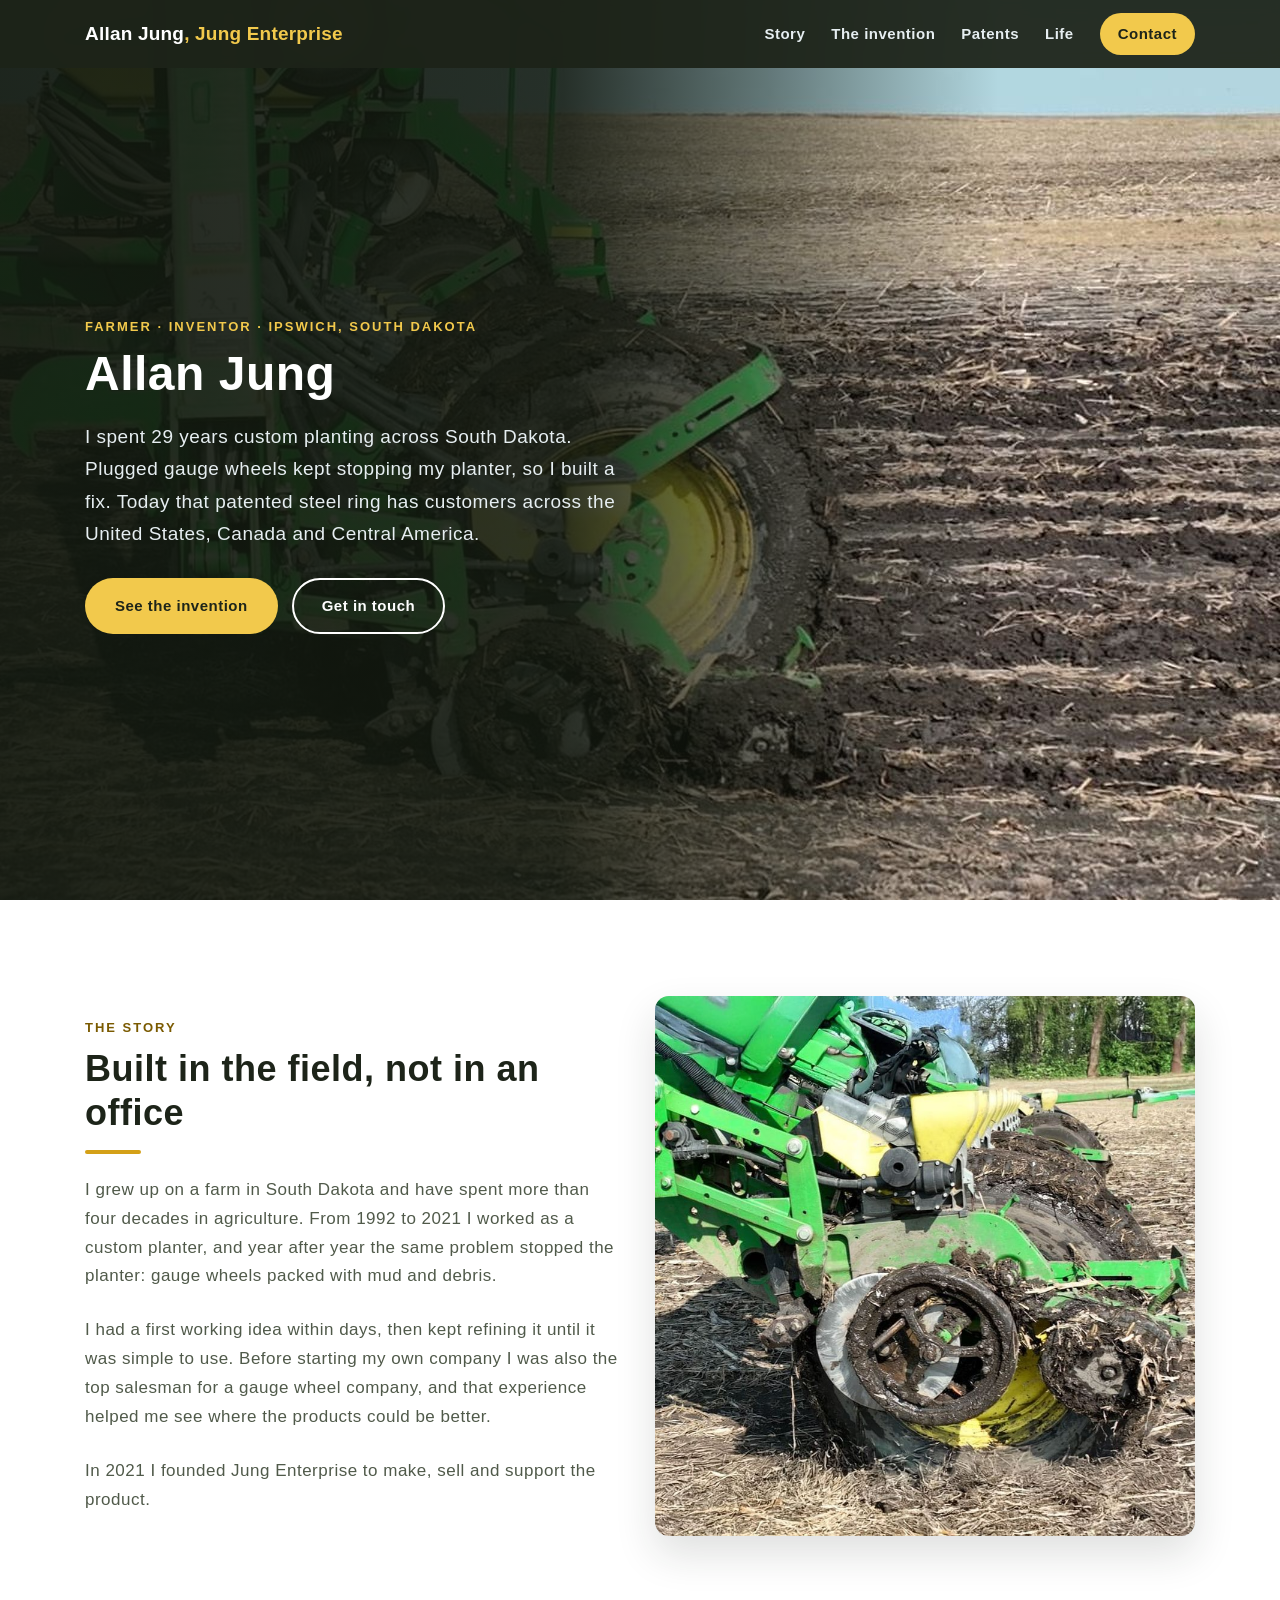
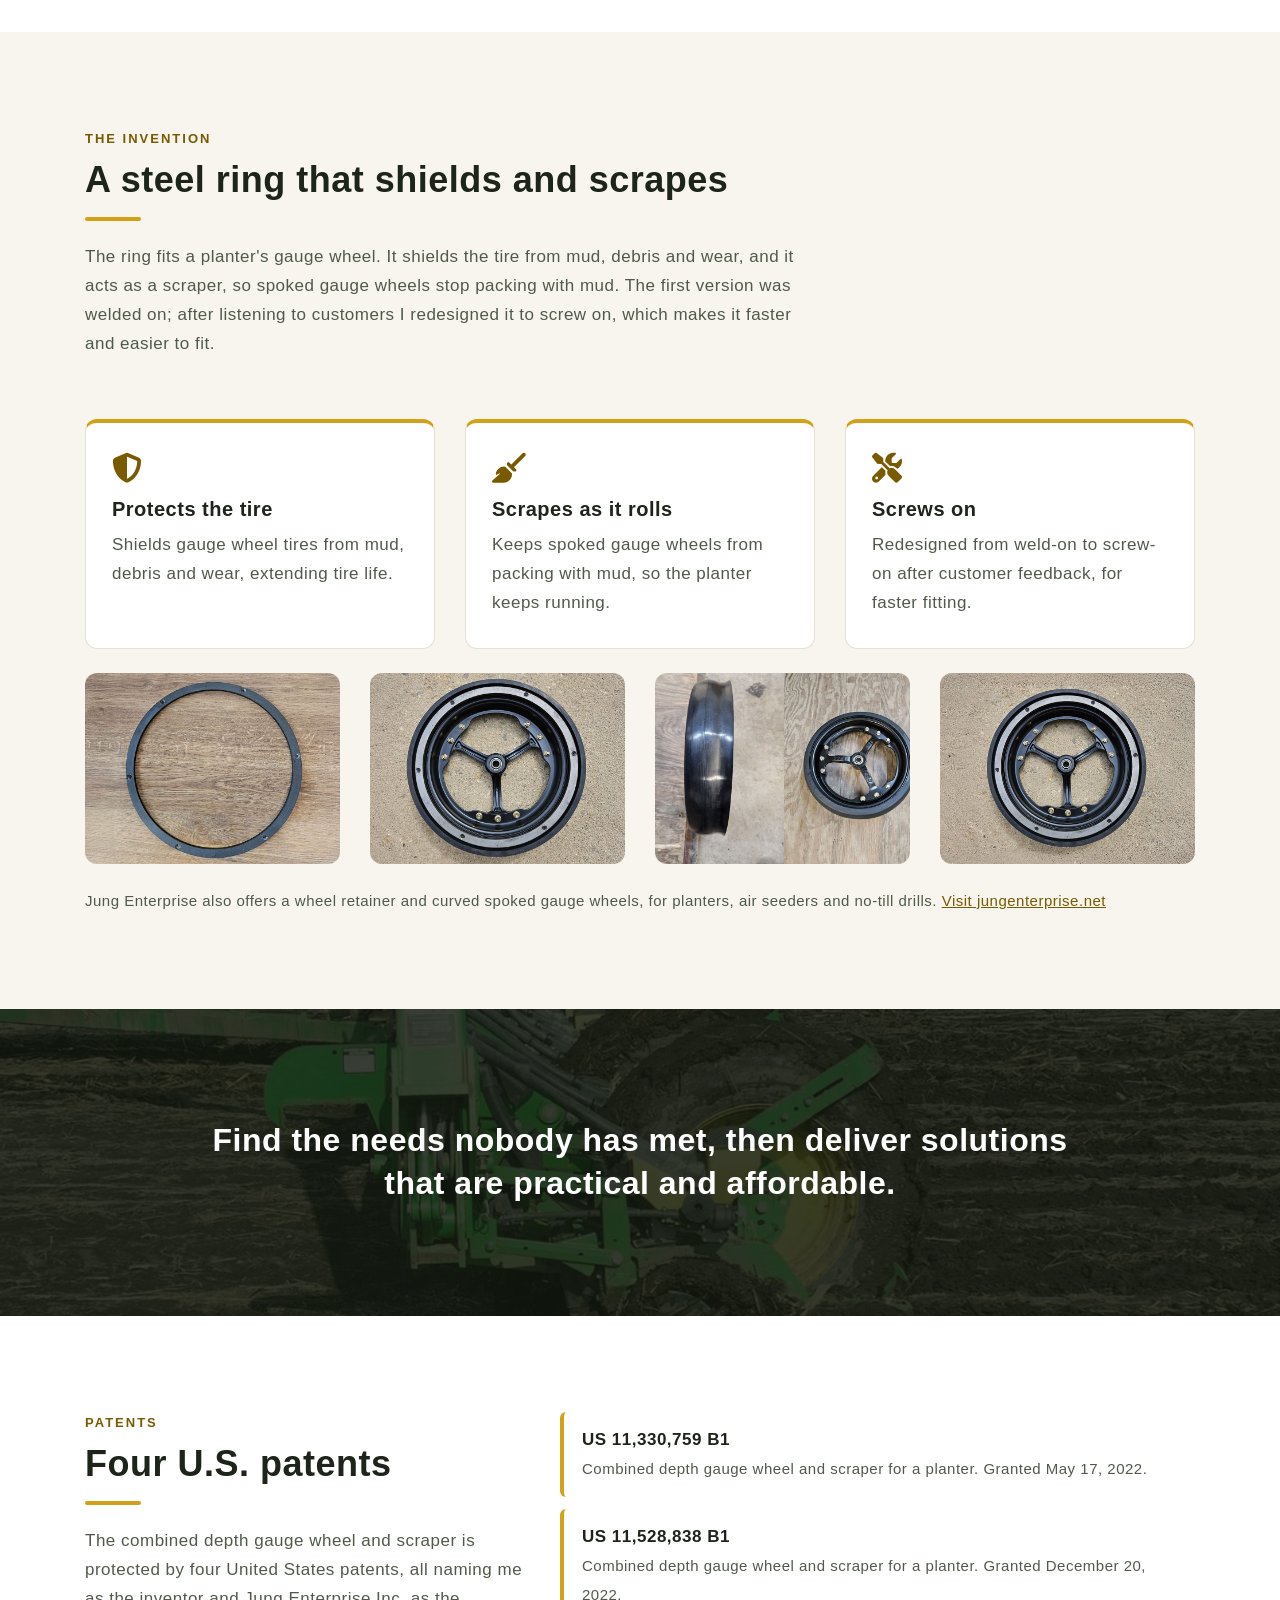
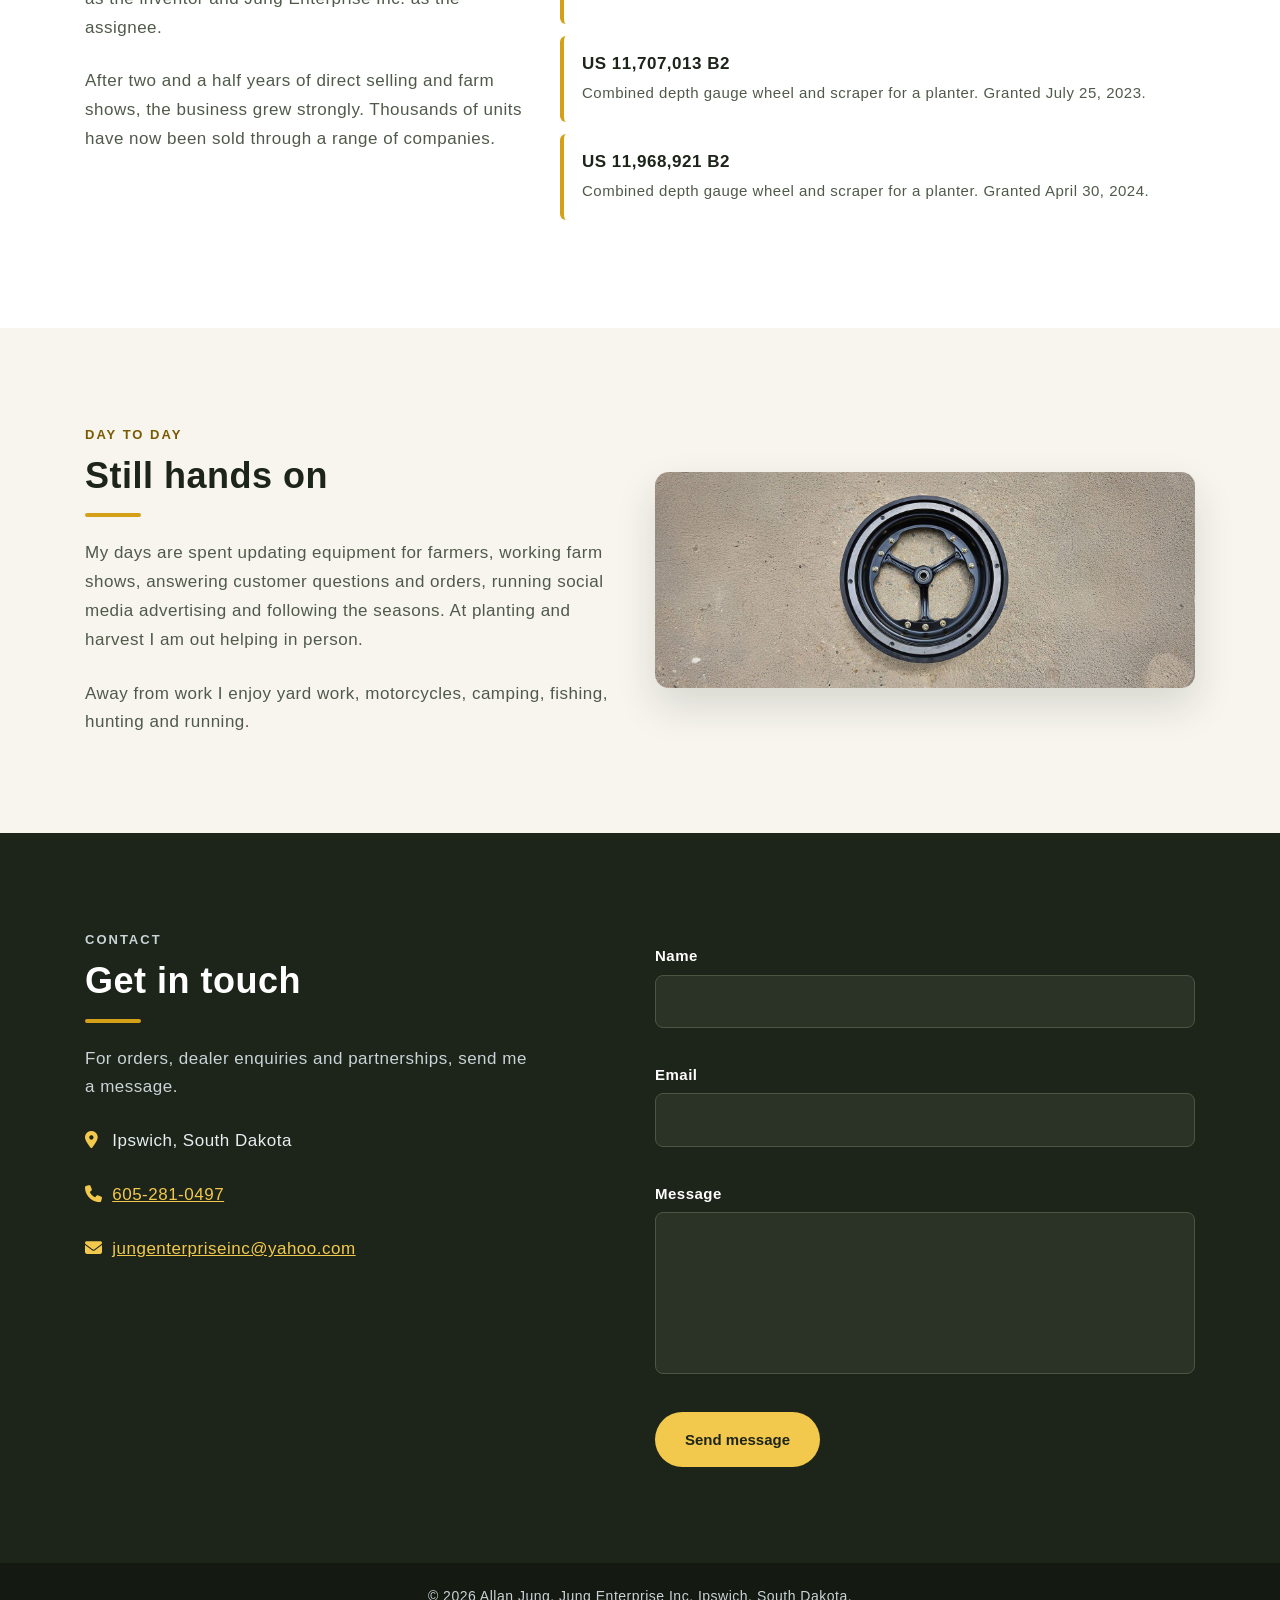
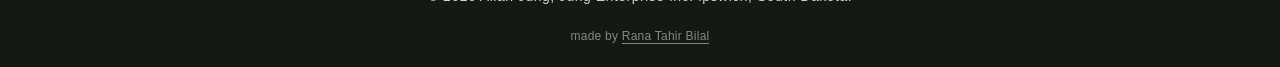
==== commit 0e4779a1: "Add files via upload" ====
--- a/index.html
+++ b/index.html
@@ -193,208 +193,9 @@
     <p>&copy; <span id="aj-year">2026</span> Allan Jung, Jung Enterprise Inc. Ipswich, South Dakota.</p>
   </div>
 
-<p style="margin:18px 0 0;font-size:12px;line-height:1.5;opacity:.6;letter-spacing:.02em">Site by <a href="https://ranatahirbilal.com" rel="nofollow noopener" target="_blank" style="color:inherit;text-decoration:none;border-bottom:1px solid currentColor">Rana Tahir Bilal</a></p>
+<p style="margin:18px 0 0;font-size:12px;line-height:1.5;opacity:.6;letter-spacing:.02em">made by <a href="https://ranatahirbilal.com" rel="nofollow noopener" target="_blank" style="color:inherit;text-decoration:none;border-bottom:1px solid currentColor">Rana Tahir Bilal</a></p>
 </footer>
 
 <script src="js/aj-site.js"></script>
 </body>
 </html>
-<!DOCTYPE html>
-<html lang="en">
-<head>
-<meta charset="utf-8">
-<meta name="viewport" content="width=device-width, initial-scale=1">
-<title>Allan Jung | Farmer, Inventor and President of Jung Enterprise</title>
-<meta name="description" content="Allan Jung: a South Dakota farmer and inventor. After 29 years of custom planting he patented a steel ring that protects planter gauge wheels and scrapes them clean, and founded Jung Enterprise in Ipswich, South Dakota.">
-<!-- WHILE ON github.io: keep noindex. WHEN MOVED TO HIS OWN DOMAIN: delete the next line and change robots.txt to "Allow: /". -->
-<meta name="robots" content="noindex, nofollow">
-<link rel="icon" href="img/favicon.png">
-<link rel="preconnect" href="https://fonts.googleapis.com">
-<link rel="preconnect" href="https://fonts.gstatic.com" crossorigin>
-<link rel="stylesheet" href="https://fonts.googleapis.com/css2?family=Montserrat:wght@500;600;700;800&family=Roboto:wght@400;500;700&display=swap">
-<link rel="stylesheet" href="vendor/css/bundle.min.css">
-<!-- Own stylesheet last so it wins the cascade -->
-<link rel="stylesheet" href="css/aj-site.css">
-</head>
-<body>
-
-<a class="aj-skip" href="#aj-main">Skip to content</a>
-
-<header class="aj-header" id="aj-header">
-  <div class="container aj-header-row">
-    <a class="aj-brand" href="#top">Allan Jung<span>, Jung Enterprise</span></a>
-    <nav class="aj-nav" aria-label="Main">
-      <a href="#home">Story</a>
-      <a href="#portfolio">The invention</a>
-      <a href="#reviews">Patents</a>
-      <a href="#blog">Life</a>
-      <a href="#contact" class="aj-nav-cta">Contact</a>
-    </nav>
-    <button class="aj-burger" id="aj-burger" aria-label="Open menu" aria-expanded="false" aria-controls="aj-drawer"><i class="fas fa-bars" aria-hidden="true"></i></button>
-  </div>
-</header>
-
-<div class="aj-drawer" id="aj-drawer" aria-hidden="true">
-  <button class="aj-drawer-close" id="aj-drawer-close" aria-label="Close menu"><svg width="22" height="22" viewBox="0 0 24 24" aria-hidden="true" focusable="false"><path d="M5 5l14 14M19 5L5 19" stroke="currentColor" stroke-width="2.4" stroke-linecap="round"/></svg></button>
-  <nav aria-label="Mobile">
-    <a href="#home">Story</a>
-    <a href="#portfolio">The invention</a>
-    <a href="#reviews">Patents</a>
-    <a href="#blog">Life</a>
-    <a href="#contact">Contact</a>
-  </nav>
-  <p class="aj-drawer-note">President, Jung Enterprise Inc., Ipswich, South Dakota</p>
-</div>
-
-<main id="aj-main">
-
-<!-- HERO: his own field photo of a planter at work. -->
-<section id="banner" class="aj-hero" aria-label="Introduction">
-  <span id="top"></span>
-  <div class="container">
-    <div class="aj-hero-text">
-      <p class="aj-eyebrow aj-eyebrow-lift">Farmer &middot; Inventor &middot; Ipswich, South Dakota</p>
-      <h1>Allan Jung</h1>
-      <p class="aj-hero-lede">I spent 29 years custom planting across South Dakota. Plugged gauge wheels kept stopping my planter, so I built a fix. Today that patented steel ring has customers across the United States, Canada and Central America.</p>
-      <div class="aj-hero-actions">
-        <a class="aj-btn aj-btn-solid" href="#portfolio">See the invention</a>
-        <a class="aj-btn aj-btn-ghost" href="#contact">Get in touch</a>
-      </div>
-    </div>
-  </div>
-</section>
-
-<!-- STORY (demo shell: #home) -->
-<section id="home" class="about-section aj-section">
-  <div class="container">
-    <div class="row align-items-center">
-      <div class="col-lg-6 mb-5 mb-lg-0">
-        <p class="aj-eyebrow">The story</p>
-        <h2 class="aj-h2">Built in the field, not in an office</h2>
-        <p>I grew up on a farm in South Dakota and have spent more than four decades in agriculture. From 1992 to 2021 I worked as a custom planter, and year after year the same problem stopped the planter: gauge wheels packed with mud and debris.</p>
-        <p>I had a first working idea within days, then kept refining it until it was simple to use. Before starting my own company I was also the top salesman for a gauge wheel company, and that experience helped me see where the products could be better.</p>
-        <p>In 2021 I founded Jung Enterprise to make, sell and support the product.</p>
-      </div>
-      <div class="col-lg-6">
-        <figure class="aj-figure"><img src="img/field-ring.jpg" width="900" height="900" alt="A planter gauge wheel fitted with the steel ring, working in wet spring soil" loading="lazy"></figure>
-      </div>
-    </div>
-  </div>
-</section>
-
-<!-- THE INVENTION (demo shell: #portfolio) -->
-<section id="portfolio" class="aj-section aj-soft">
-  <div class="container">
-    <div class="row">
-      <div class="col-lg-8">
-        <p class="aj-eyebrow">The invention</p>
-        <h2 class="aj-h2">A steel ring that shields and scrapes</h2>
-        <p>The ring fits a planter's gauge wheel. It shields the tire from mud, debris and wear, and it acts as a scraper, so spoked gauge wheels stop packing with mud. The first version was welded on; after listening to customers I redesigned it to screw on, which makes it faster and easier to fit.</p>
-      </div>
-    </div>
-    <div class="row aj-cards">
-      <div class="col-md-4"><div class="aj-card"><i class="fas fa-shield-alt" aria-hidden="true"></i><h3>Protects the tire</h3><p>Shields gauge wheel tires from mud, debris and wear, extending tire life.</p></div></div>
-      <div class="col-md-4"><div class="aj-card"><i class="fas fa-broom" aria-hidden="true"></i><h3>Scrapes as it rolls</h3><p>Keeps spoked gauge wheels from packing with mud, so the planter keeps running.</p></div></div>
-      <div class="col-md-4"><div class="aj-card"><i class="fas fa-tools" aria-hidden="true"></i><h3>Screws on</h3><p>Redesigned from weld-on to screw-on after customer feedback, for faster fitting.</p></div></div>
-    </div>
-    <div class="row aj-gallery">
-      <div class="col-sm-6 col-lg-3"><figure><img src="img/steel-ring.jpg" width="1000" height="667" loading="lazy" alt="The steel ring on its own"></figure></div>
-      <div class="col-sm-6 col-lg-3"><figure><img src="img/gauge-wheel-ring.jpg" width="1000" height="667" loading="lazy" alt="A gauge wheel with the ring fitted"></figure></div>
-      <div class="col-sm-6 col-lg-3"><figure><img src="img/gauge-wheels.jpg" width="1000" height="667" loading="lazy" alt="Curved spoked gauge wheels"></figure></div>
-      <div class="col-sm-6 col-lg-3"><figure><img src="img/ring-top.jpg" width="1000" height="750" loading="lazy" alt="Gauge wheel and ring seen from above"></figure></div>
-    </div>
-    <p class="aj-small">Jung Enterprise also offers a wheel retainer and curved spoked gauge wheels, for planters, air seeders and no-till drills. <a href="https://jungenterprise.net/" target="_blank" rel="noopener">Visit jungenterprise.net</a></p>
-  </div>
-</section>
-
-<!-- BAND -->
-<section id="aj-band" class="aj-band aj-band-a" aria-label="Philosophy">
-  <div class="container">
-    <div class="aj-quote">
-      <p>Find the needs nobody has met, then deliver solutions that are practical and affordable.</p>
-    </div>
-  </div>
-</section>
-
-<!-- PATENTS (demo shell: #reviews). Reviews removed: the reviews on his site could not be verified. -->
-<section id="reviews" class="aj-section">
-  <div class="container">
-    <div class="row">
-      <div class="col-lg-5 mb-5 mb-lg-0">
-        <p class="aj-eyebrow">Patents</p>
-        <h2 class="aj-h2">Four U.S. patents</h2>
-        <p>The combined depth gauge wheel and scraper is protected by four United States patents, all naming me as the inventor and Jung Enterprise Inc. as the assignee.</p>
-        <p>After two and a half years of direct selling and farm shows, the business grew strongly. Thousands of units have now been sold through a range of companies.</p>
-      </div>
-      <div class="col-lg-7">
-        <ul class="aj-patents">
-          <li><strong>US 11,330,759 B1</strong><span>Combined depth gauge wheel and scraper for a planter. Granted May 17, 2022.</span></li>
-          <li><strong>US 11,528,838 B1</strong><span>Combined depth gauge wheel and scraper for a planter. Granted December 20, 2022.</span></li>
-          <li><strong>US 11,707,013 B2</strong><span>Combined depth gauge wheel and scraper for a planter. Granted July 25, 2023.</span></li>
-          <li><strong>US 11,968,921 B2</strong><span>Combined depth gauge wheel and scraper for a planter. Granted April 30, 2024.</span></li>
-        </ul>
-      </div>
-    </div>
-  </div>
-</section>
-
-<!-- LIFE (demo shell: #blog). Blog posts removed. -->
-<section id="blog" class="aj-section aj-soft">
-  <div class="container">
-    <div class="row align-items-center">
-      <div class="col-lg-6 mb-5 mb-lg-0">
-        <p class="aj-eyebrow">Day to day</p>
-        <h2 class="aj-h2">Still hands on</h2>
-        <p>My days are spent updating equipment for farmers, working farm shows, answering customer questions and orders, running social media advertising and following the seasons. At planting and harvest I am out helping in person.</p>
-        <p>Away from work I enjoy yard work, motorcycles, camping, fishing, hunting and running.</p>
-      </div>
-      <div class="col-lg-6">
-        <figure class="aj-figure"><img src="img/ring-angle.jpg" width="1600" height="640" alt="The gauge wheel ring seen at an angle" loading="lazy"></figure>
-      </div>
-    </div>
-  </div>
-</section>
-
-<!-- CONTACT (demo shell: #contact). Google map removed. -->
-<section id="contact" class="aj-contact">
-  <div class="container">
-    <div class="row">
-      <div class="col-lg-5 mb-5 mb-lg-0">
-        <p class="aj-eyebrow aj-eyebrow-lift">Contact</p>
-        <h2 class="aj-h2">Get in touch</h2>
-        <p>For orders, dealer enquiries and partnerships, send me a message.</p>
-        <p class="aj-contact-line"><i class="fas fa-map-marker-alt" aria-hidden="true"></i> Ipswich, South Dakota</p>
-        <p class="aj-contact-line"><i class="fas fa-phone" aria-hidden="true"></i> <a href="tel:+16052810497">605-281-0497</a></p>
-        <p class="aj-contact-line"><i class="fas fa-envelope" aria-hidden="true"></i> <a href="mailto:jungenterpriseinc@yahoo.com">jungenterpriseinc@yahoo.com</a></p>
-        <!-- Needs Client Confirmation: email is the one on his own company ads; his sheet row has no email. -->
-      </div>
-      <div class="col-lg-6 offset-lg-1">
-        <form class="aj-form" action="https://formsubmit.co/jungenterpriseinc@yahoo.com" method="POST">
-          <input type="hidden" name="_subject" value="New enquiry from your website">
-          <input type="hidden" name="_template" value="table">
-          <input type="hidden" name="_next" value="https://ranatahirbilal.github.io/allan-jung/#contact">
-          <input type="text" name="_honey" class="aj-honey" tabindex="-1" autocomplete="off" aria-hidden="true">
-          <label for="aj-name">Name</label>
-          <input id="aj-name" type="text" name="name" required autocomplete="name">
-          <label for="aj-email">Email</label>
-          <input id="aj-email" type="email" name="email" required autocomplete="email">
-          <label for="aj-msg">Message</label>
-          <textarea id="aj-msg" name="message" rows="5" required></textarea>
-          <button type="submit" class="aj-btn aj-btn-solid">Send message</button>
-        </form>
-      </div>
-    </div>
-  </div>
-</section>
-
-</main>
-
-<footer class="aj-foot">
-  <div class="container">
-    <p>&copy; <span id="aj-year">2026</span> Allan Jung, Jung Enterprise Inc. Ipswich, South Dakota.</p>
-  </div>
-</footer>
-
-<script src="js/aj-site.js"></script>
-</body>
-</html>
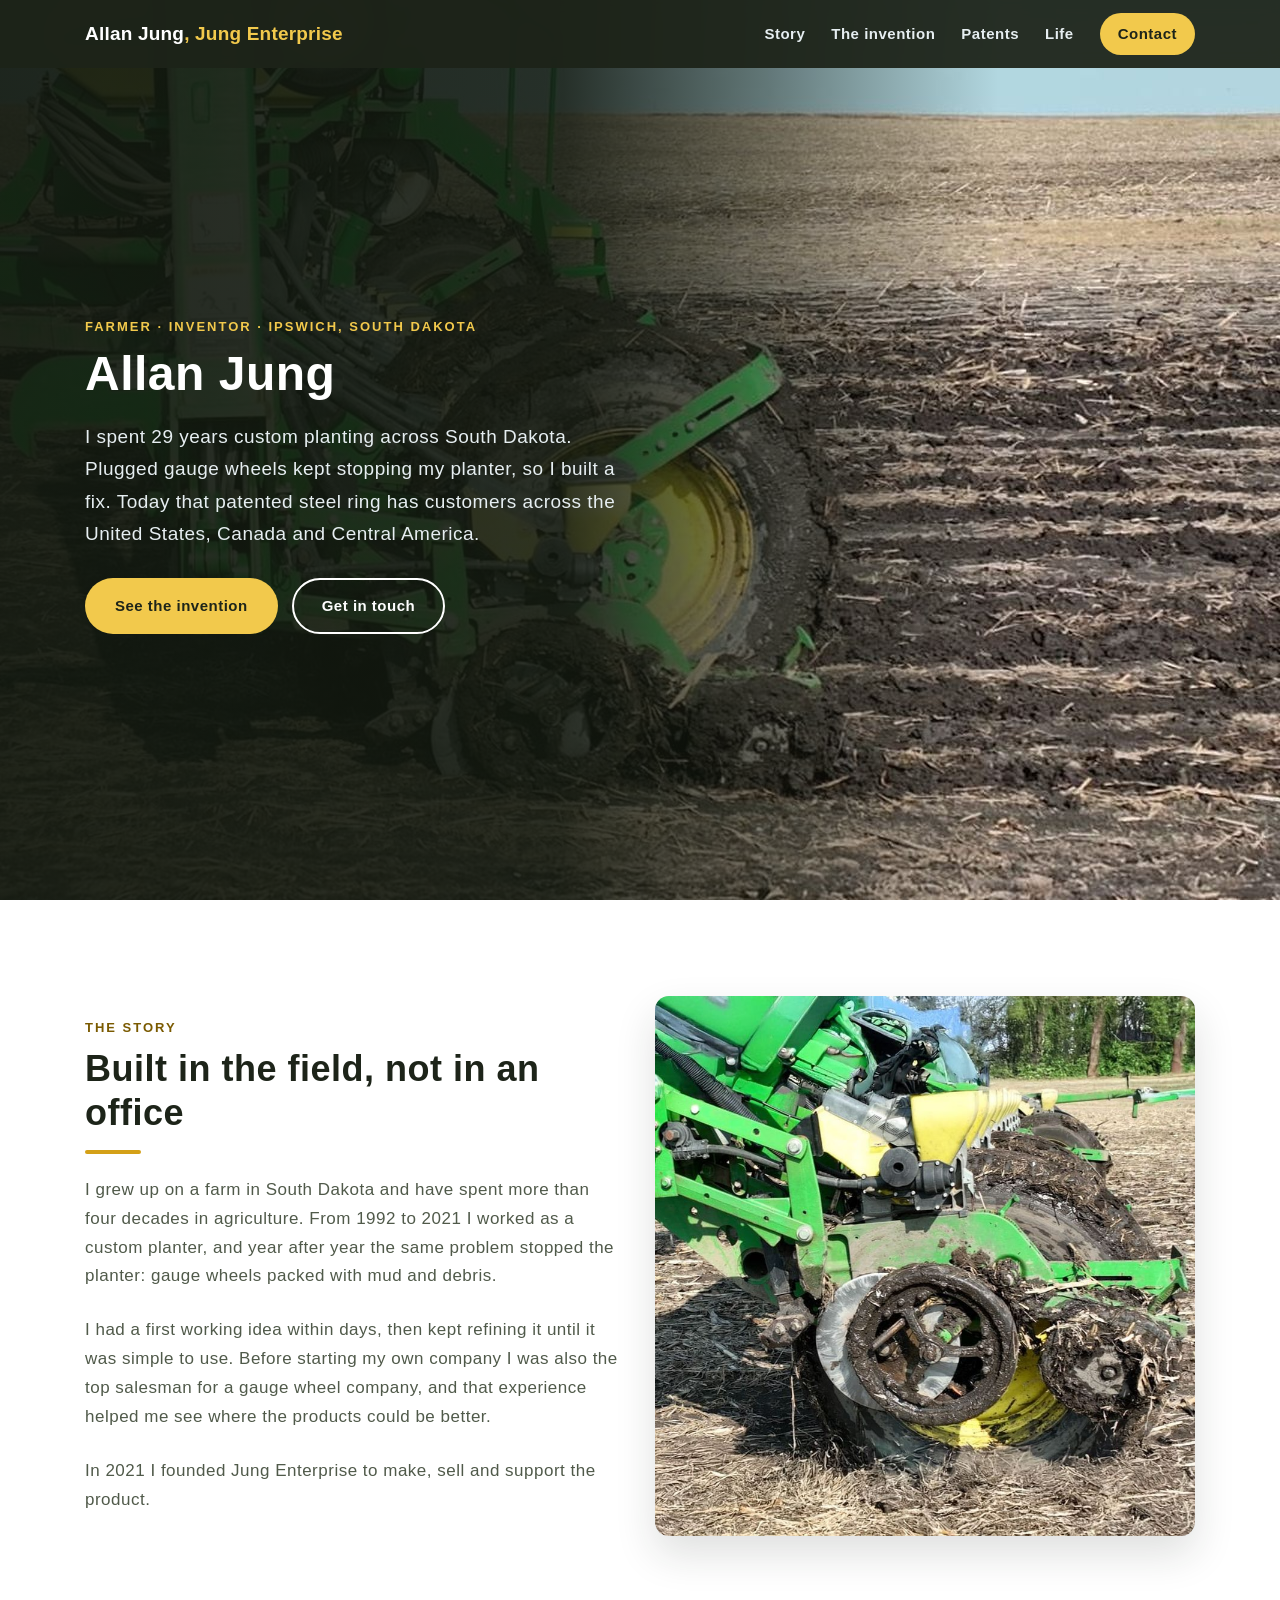
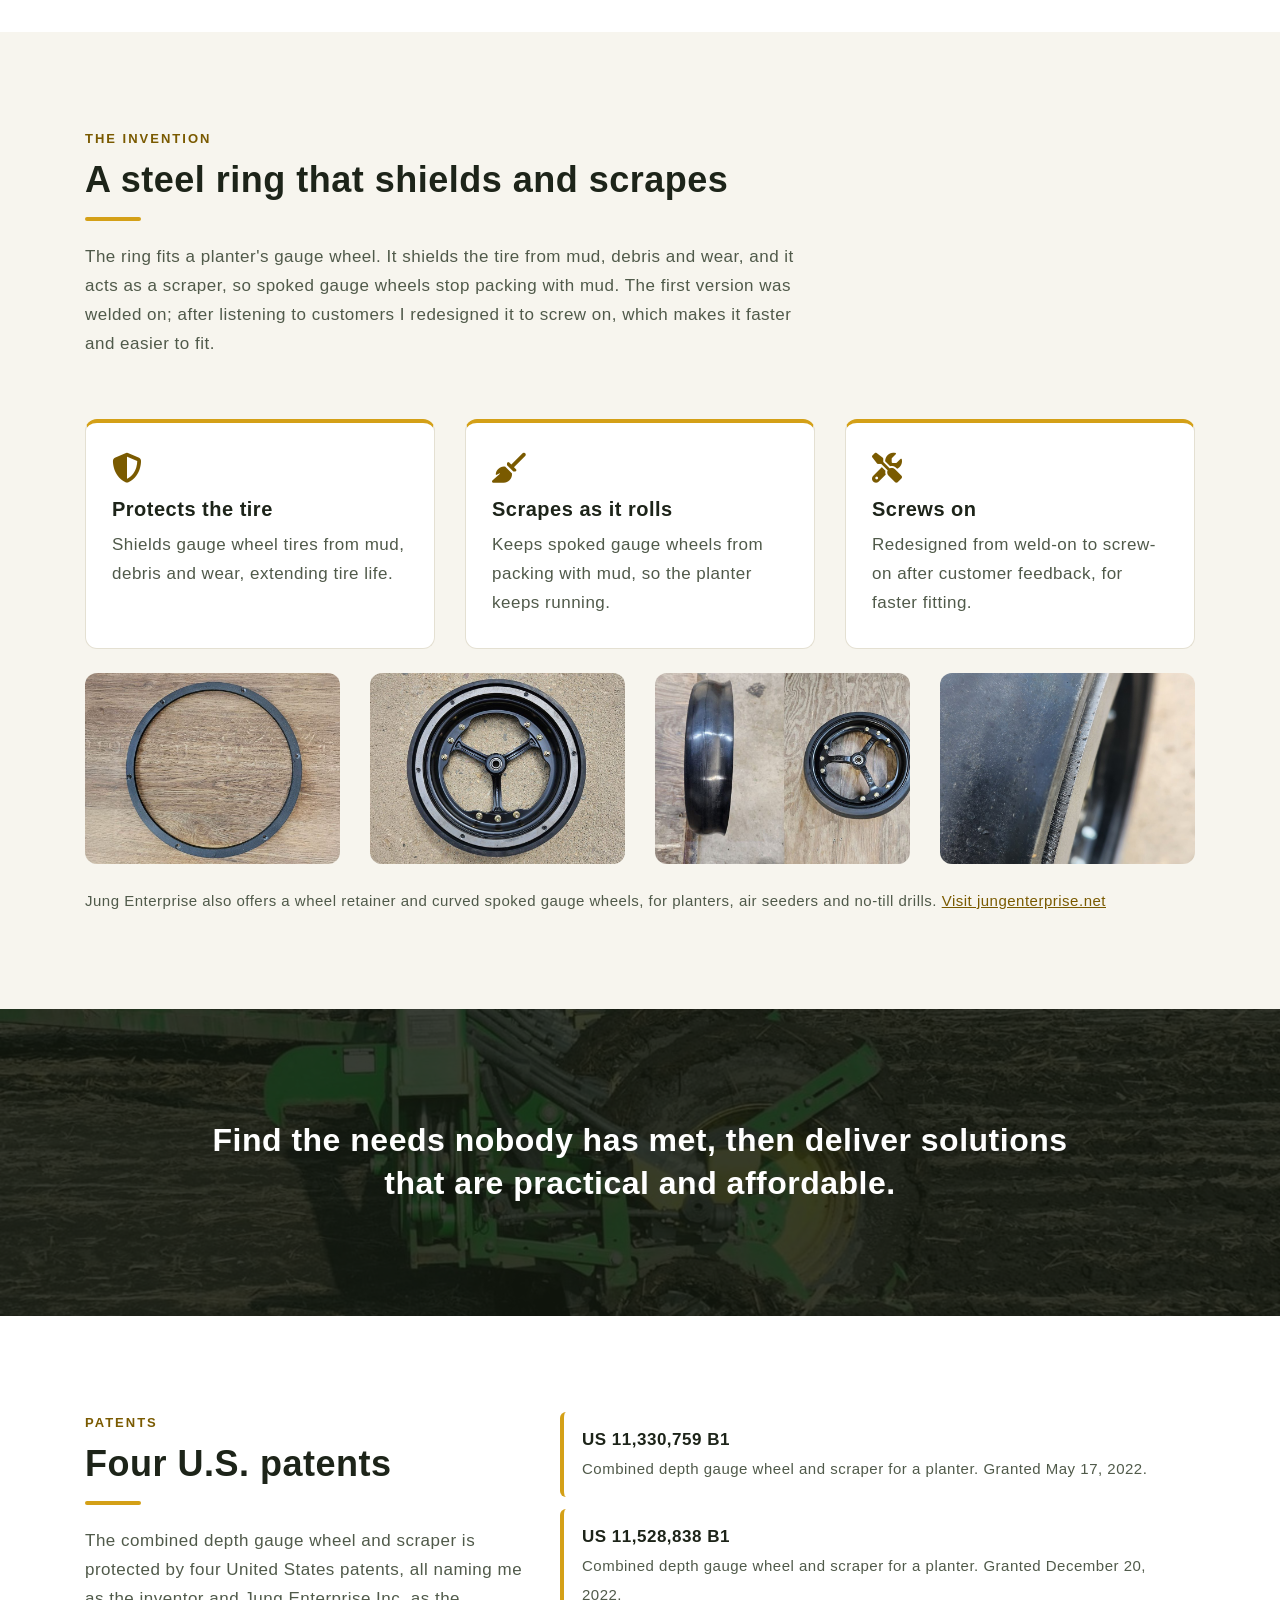
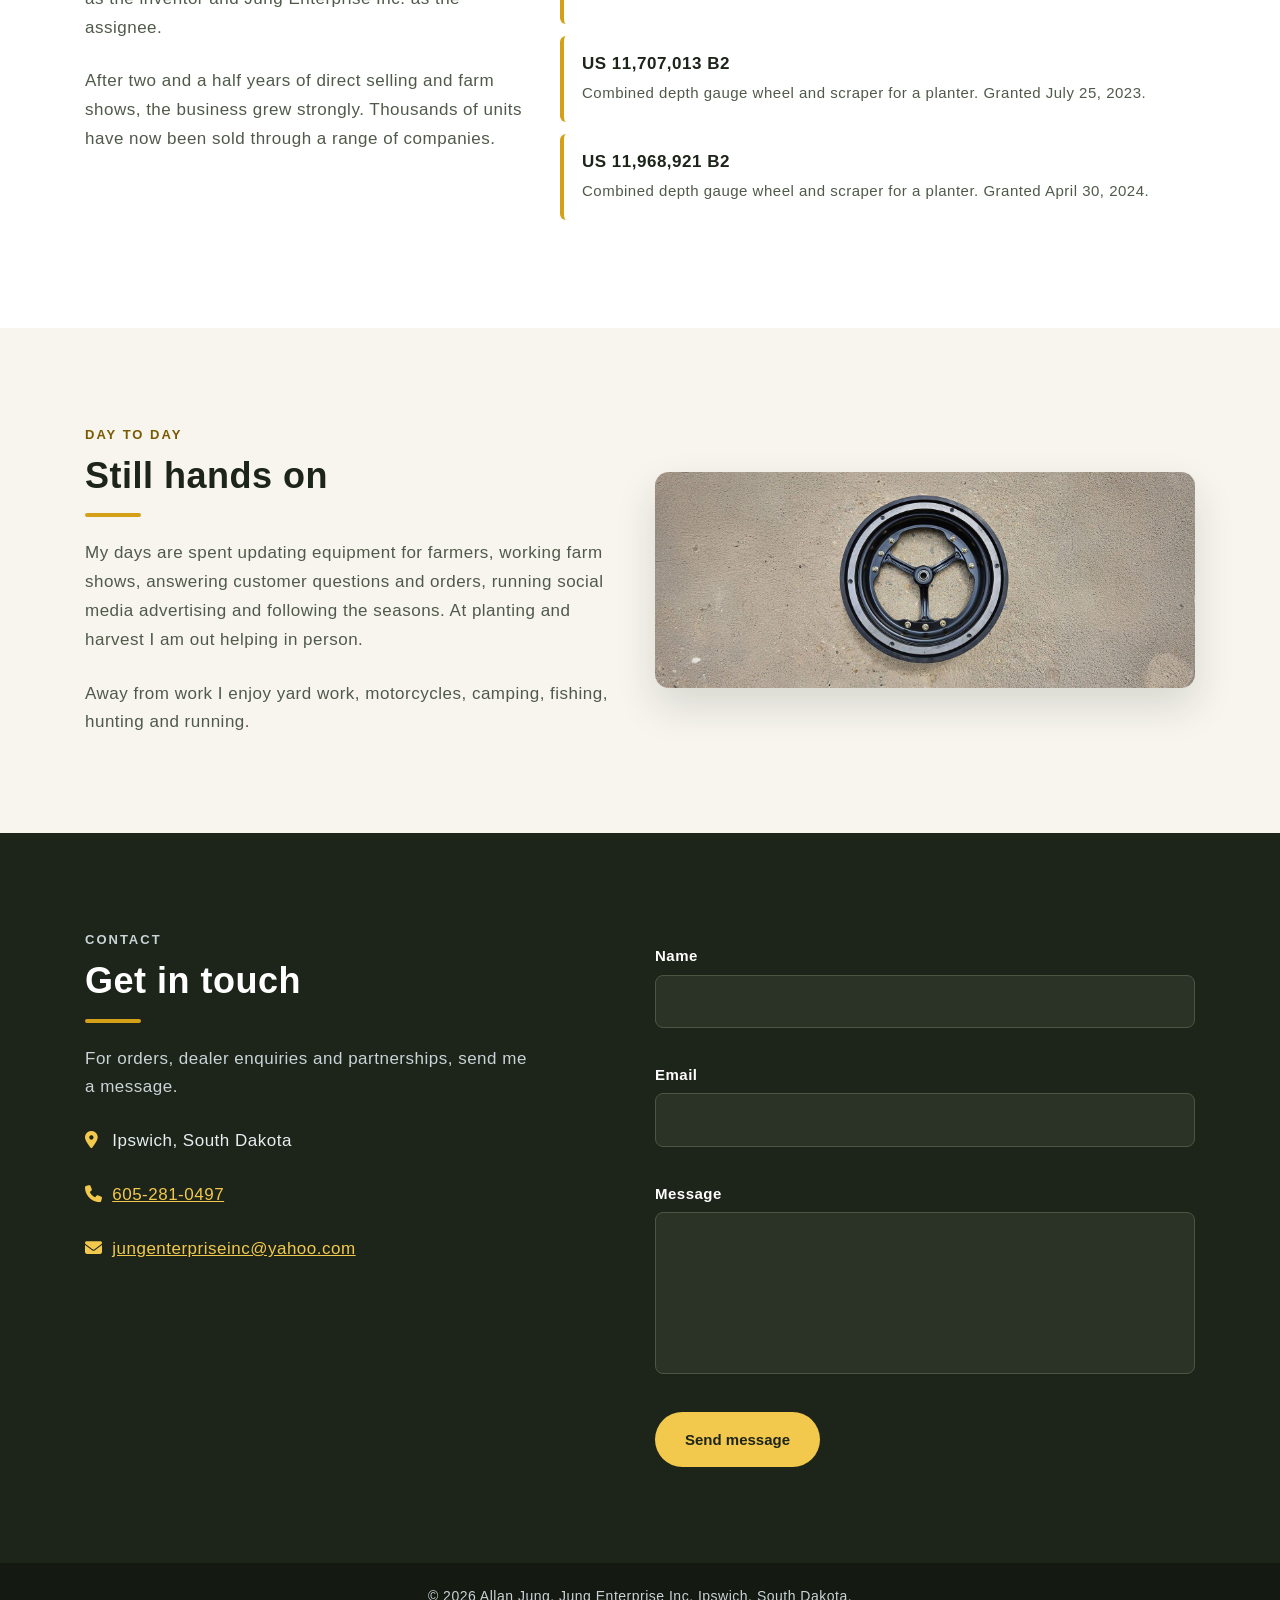
==== commit cb659bb6: "Add files via upload" ====
--- a/index.html
+++ b/index.html
@@ -100,7 +100,7 @@
       <div class="col-sm-6 col-lg-3"><figure><img src="img/steel-ring.jpg" width="1000" height="667" loading="lazy" alt="The steel ring on its own"></figure></div>
       <div class="col-sm-6 col-lg-3"><figure><img src="img/gauge-wheel-ring.jpg" width="1000" height="667" loading="lazy" alt="A gauge wheel with the ring fitted"></figure></div>
       <div class="col-sm-6 col-lg-3"><figure><img src="img/gauge-wheels.jpg" width="1000" height="667" loading="lazy" alt="Curved spoked gauge wheels"></figure></div>
-      <div class="col-sm-6 col-lg-3"><figure><img src="img/ring-top.jpg" width="1000" height="750" loading="lazy" alt="Gauge wheel and ring seen from above"></figure></div>
+      <div class="col-sm-6 col-lg-3"><figure><img src="img/ring-proud.jpg" width="1000" height="750" loading="lazy" alt="The steel ring standing proud of the gauge wheel tire lip"></figure></div>
     </div>
     <p class="aj-small">Jung Enterprise also offers a wheel retainer and curved spoked gauge wheels, for planters, air seeders and no-till drills. <a href="https://jungenterprise.net/" target="_blank" rel="noopener">Visit jungenterprise.net</a></p>
   </div>
@@ -192,8 +192,6 @@
   <div class="container">
     <p>&copy; <span id="aj-year">2026</span> Allan Jung, Jung Enterprise Inc. Ipswich, South Dakota.</p>
   </div>
-
-<p style="margin:18px 0 0;font-size:12px;line-height:1.5;opacity:.6;letter-spacing:.02em">made by <a href="https://ranatahirbilal.com" rel="nofollow noopener" target="_blank" style="color:inherit;text-decoration:none;border-bottom:1px solid currentColor">Rana Tahir Bilal</a></p>
 </footer>
 
 <script src="js/aj-site.js"></script>
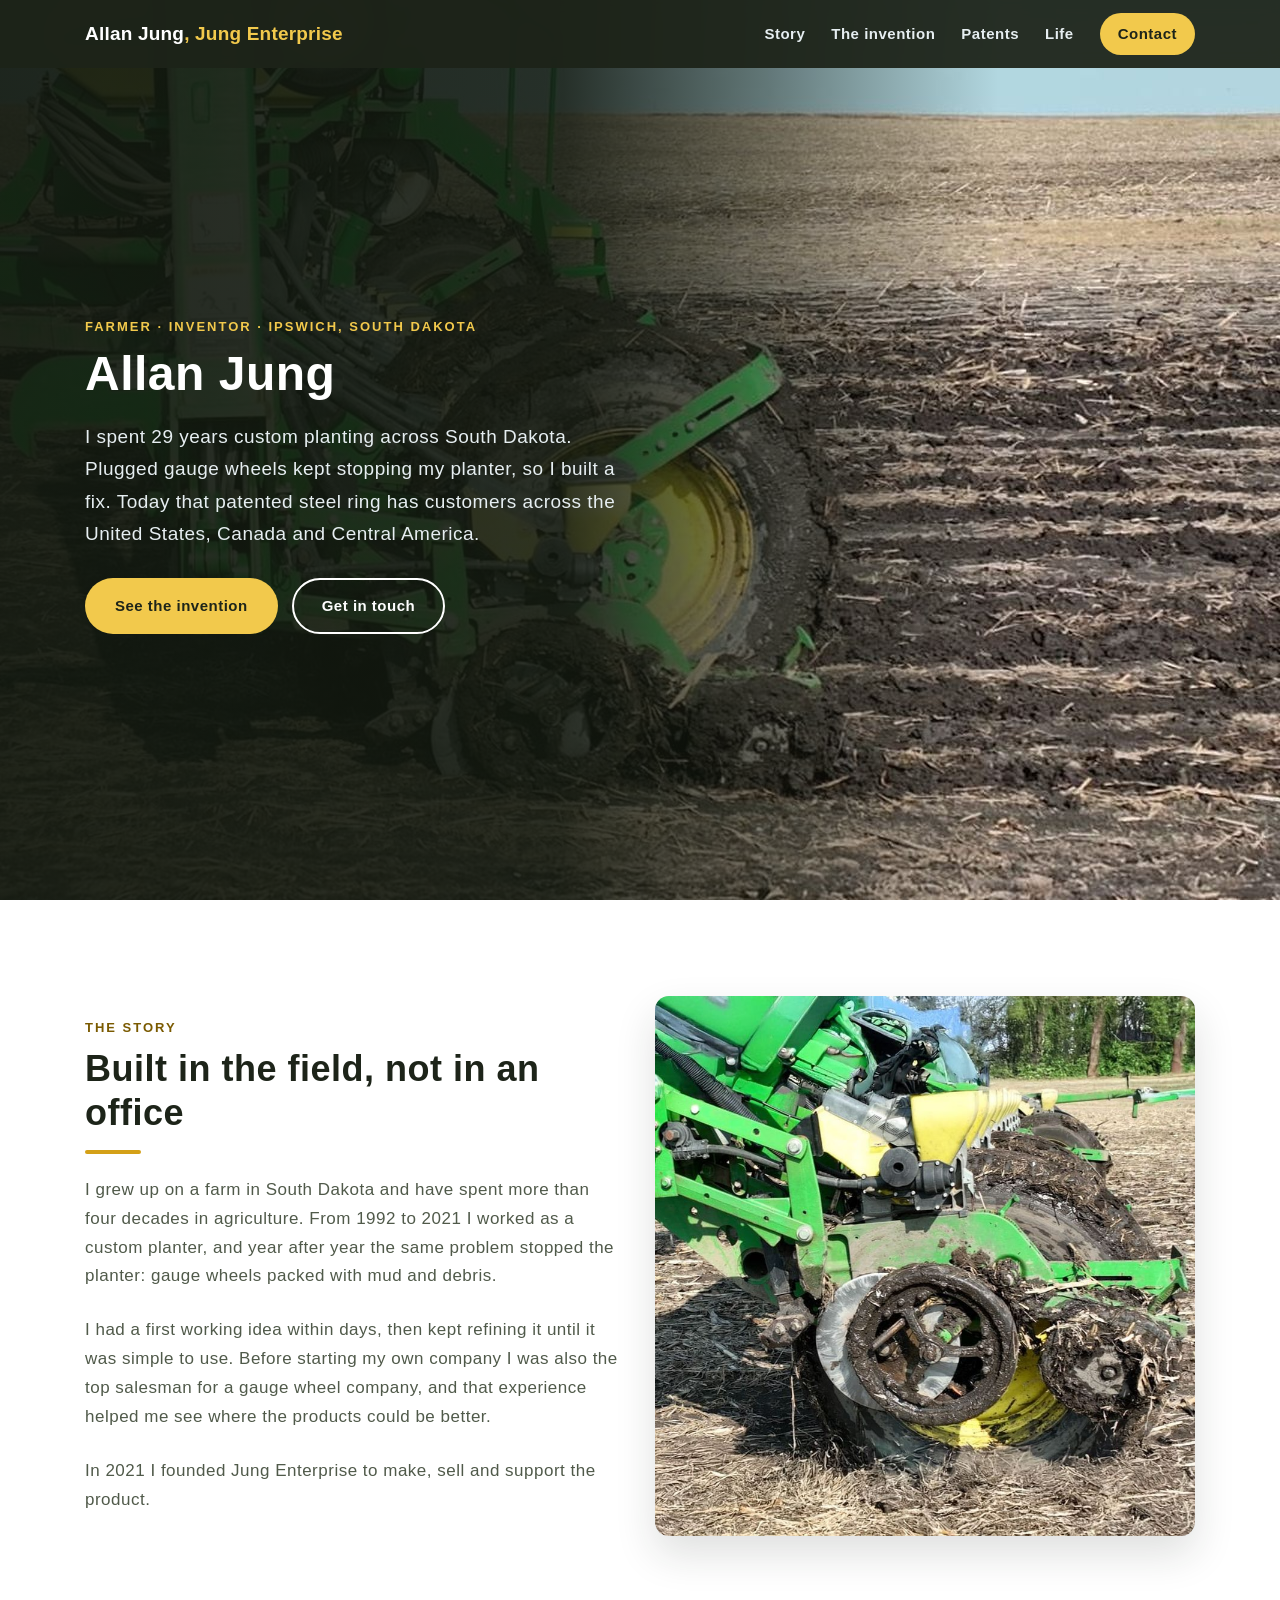
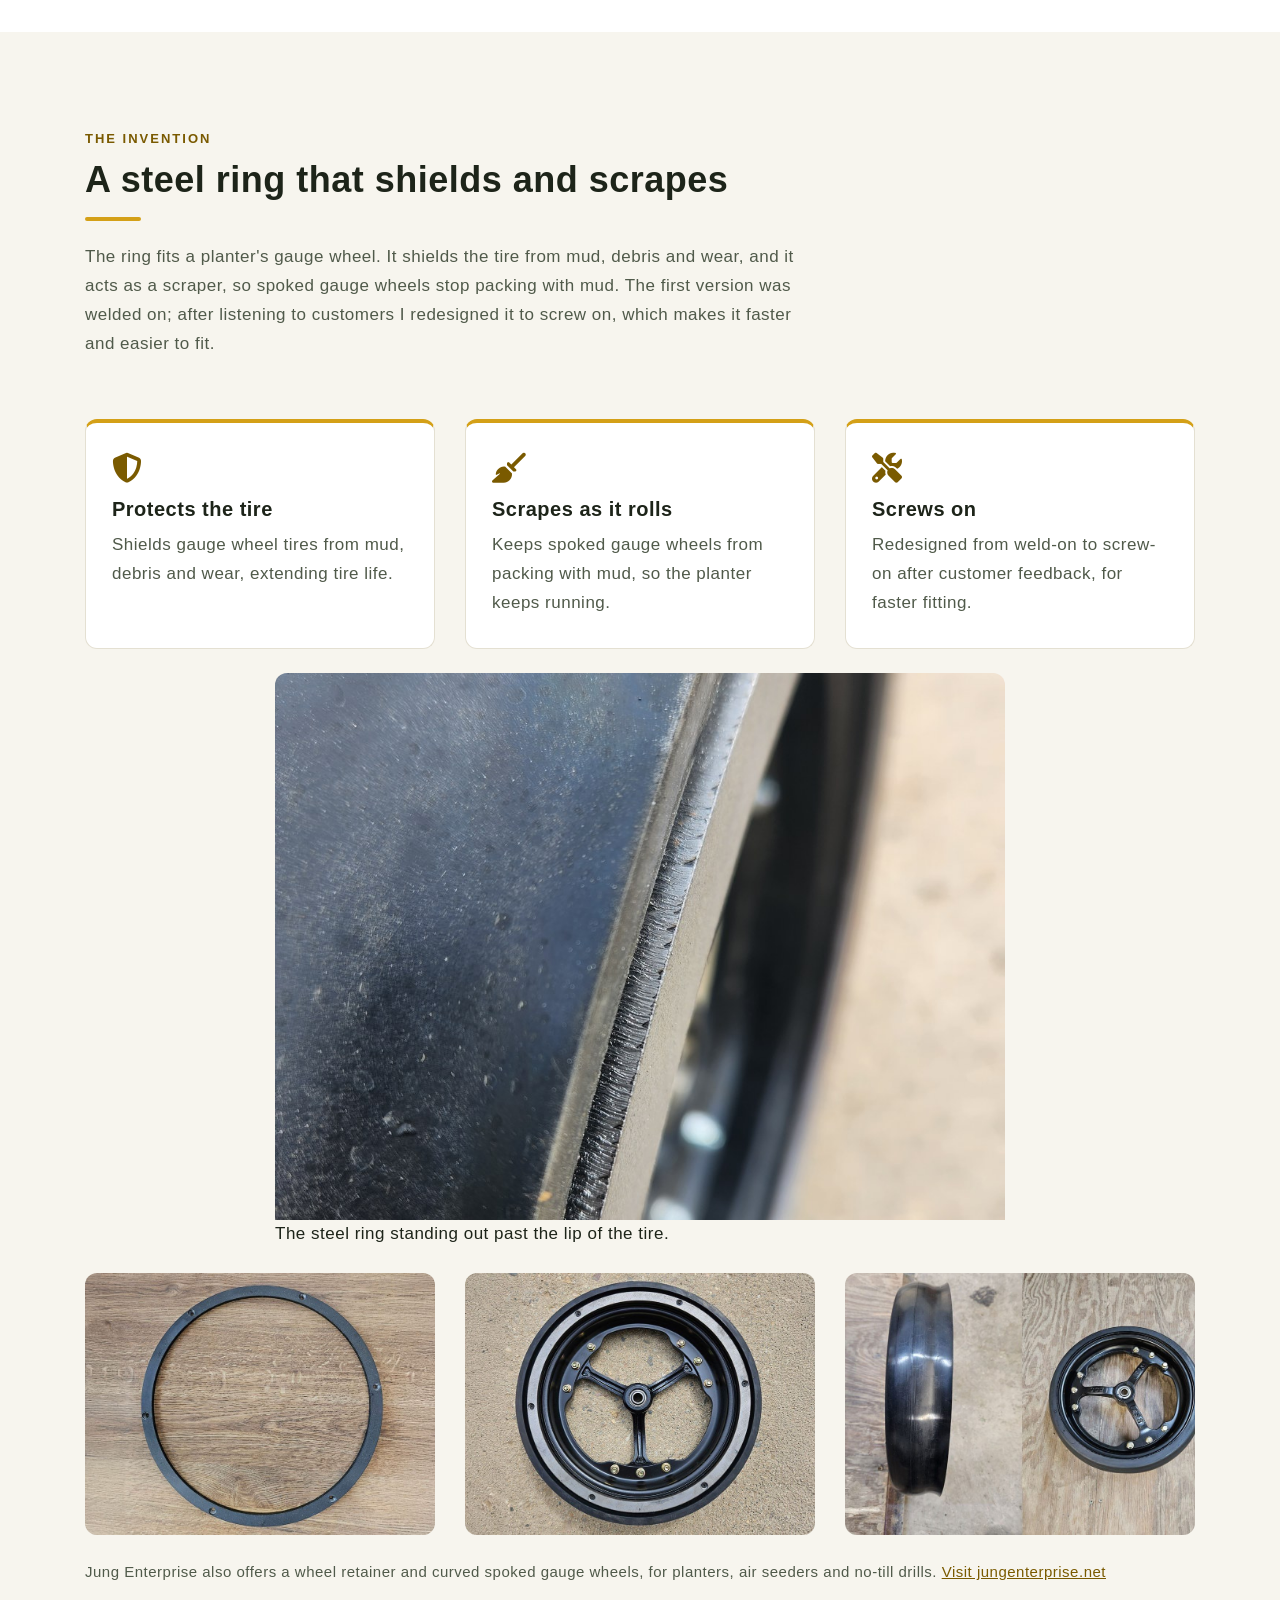
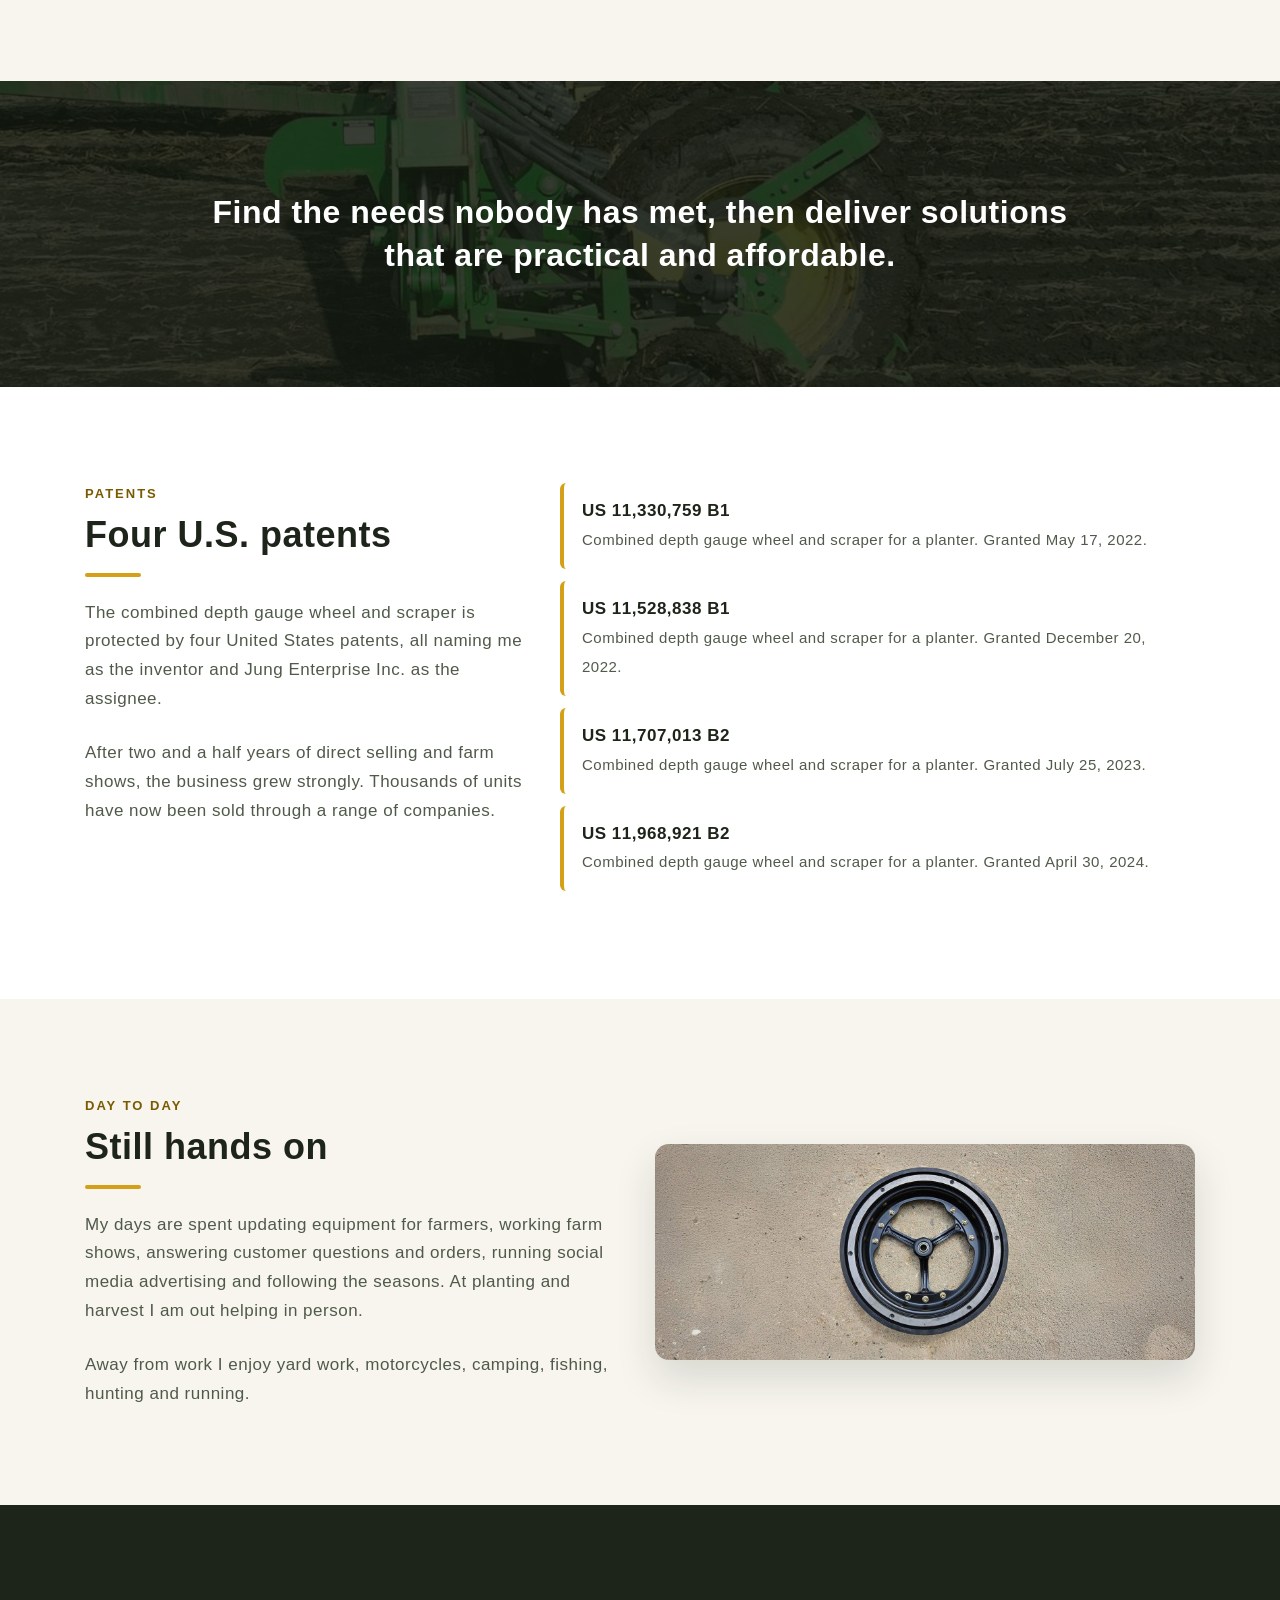
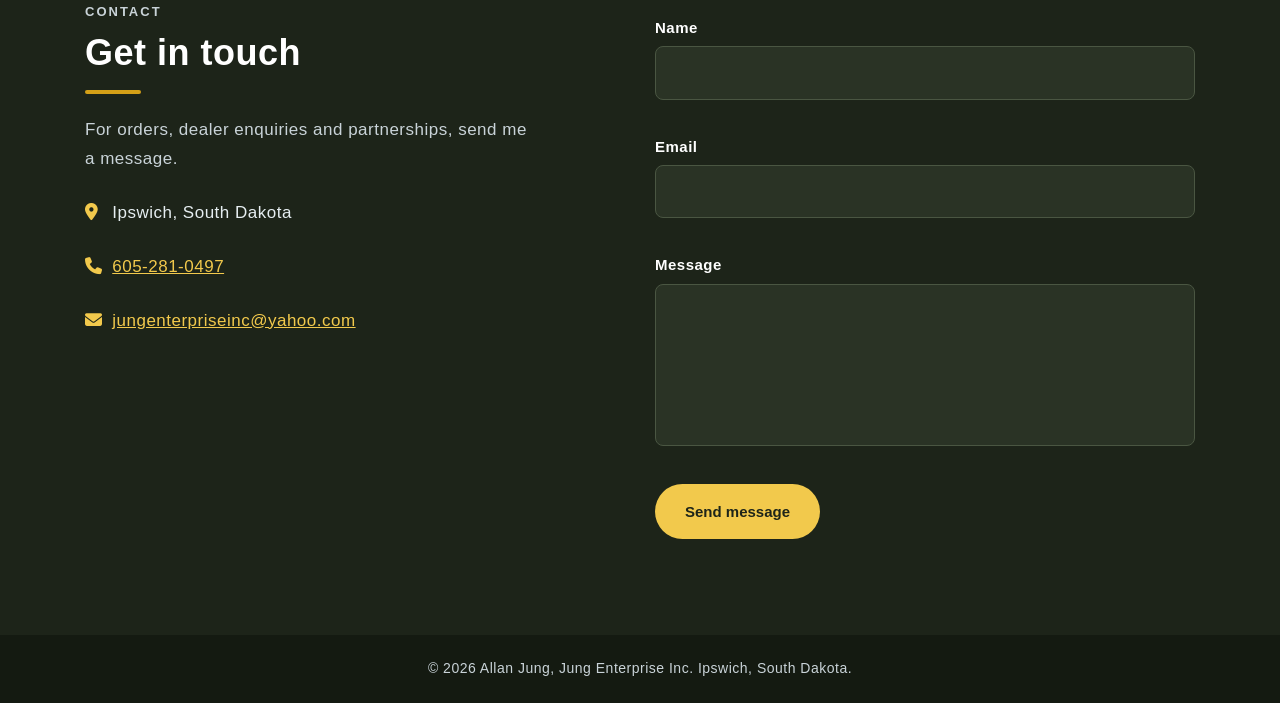
==== commit 34c86f98: "Feature the ring standing proud of the tire lip, at size and captioned" ====
--- a/index.html
+++ b/index.html
@@ -96,11 +96,18 @@
       <div class="col-md-4"><div class="aj-card"><i class="fas fa-broom" aria-hidden="true"></i><h3>Scrapes as it rolls</h3><p>Keeps spoked gauge wheels from packing with mud, so the planter keeps running.</p></div></div>
       <div class="col-md-4"><div class="aj-card"><i class="fas fa-tools" aria-hidden="true"></i><h3>Screws on</h3><p>Redesigned from weld-on to screw-on after customer feedback, for faster fitting.</p></div></div>
     </div>
+    <div class="row aj-gallery aj-feature">
+      <div class="col-lg-8 offset-lg-2">
+        <figure>
+          <img src="img/ring-proud.jpg" width="1000" height="750" loading="lazy" alt="The steel ring standing proud of the gauge wheel tire lip">
+          <figcaption>The steel ring standing out past the lip of the tire.</figcaption>
+        </figure>
+      </div>
+    </div>
     <div class="row aj-gallery">
-      <div class="col-sm-6 col-lg-3"><figure><img src="img/steel-ring.jpg" width="1000" height="667" loading="lazy" alt="The steel ring on its own"></figure></div>
-      <div class="col-sm-6 col-lg-3"><figure><img src="img/gauge-wheel-ring.jpg" width="1000" height="667" loading="lazy" alt="A gauge wheel with the ring fitted"></figure></div>
-      <div class="col-sm-6 col-lg-3"><figure><img src="img/gauge-wheels.jpg" width="1000" height="667" loading="lazy" alt="Curved spoked gauge wheels"></figure></div>
-      <div class="col-sm-6 col-lg-3"><figure><img src="img/ring-proud.jpg" width="1000" height="750" loading="lazy" alt="The steel ring standing proud of the gauge wheel tire lip"></figure></div>
+      <div class="col-sm-6 col-lg-4"><figure><img src="img/steel-ring.jpg" width="1000" height="667" loading="lazy" alt="The steel ring on its own"></figure></div>
+      <div class="col-sm-6 col-lg-4"><figure><img src="img/gauge-wheel-ring.jpg" width="1000" height="667" loading="lazy" alt="A gauge wheel with the ring fitted"></figure></div>
+      <div class="col-sm-6 col-lg-4"><figure><img src="img/gauge-wheels.jpg" width="1000" height="667" loading="lazy" alt="Curved spoked gauge wheels"></figure></div>
     </div>
     <p class="aj-small">Jung Enterprise also offers a wheel retainer and curved spoked gauge wheels, for planters, air seeders and no-till drills. <a href="https://jungenterprise.net/" target="_blank" rel="noopener">Visit jungenterprise.net</a></p>
   </div>
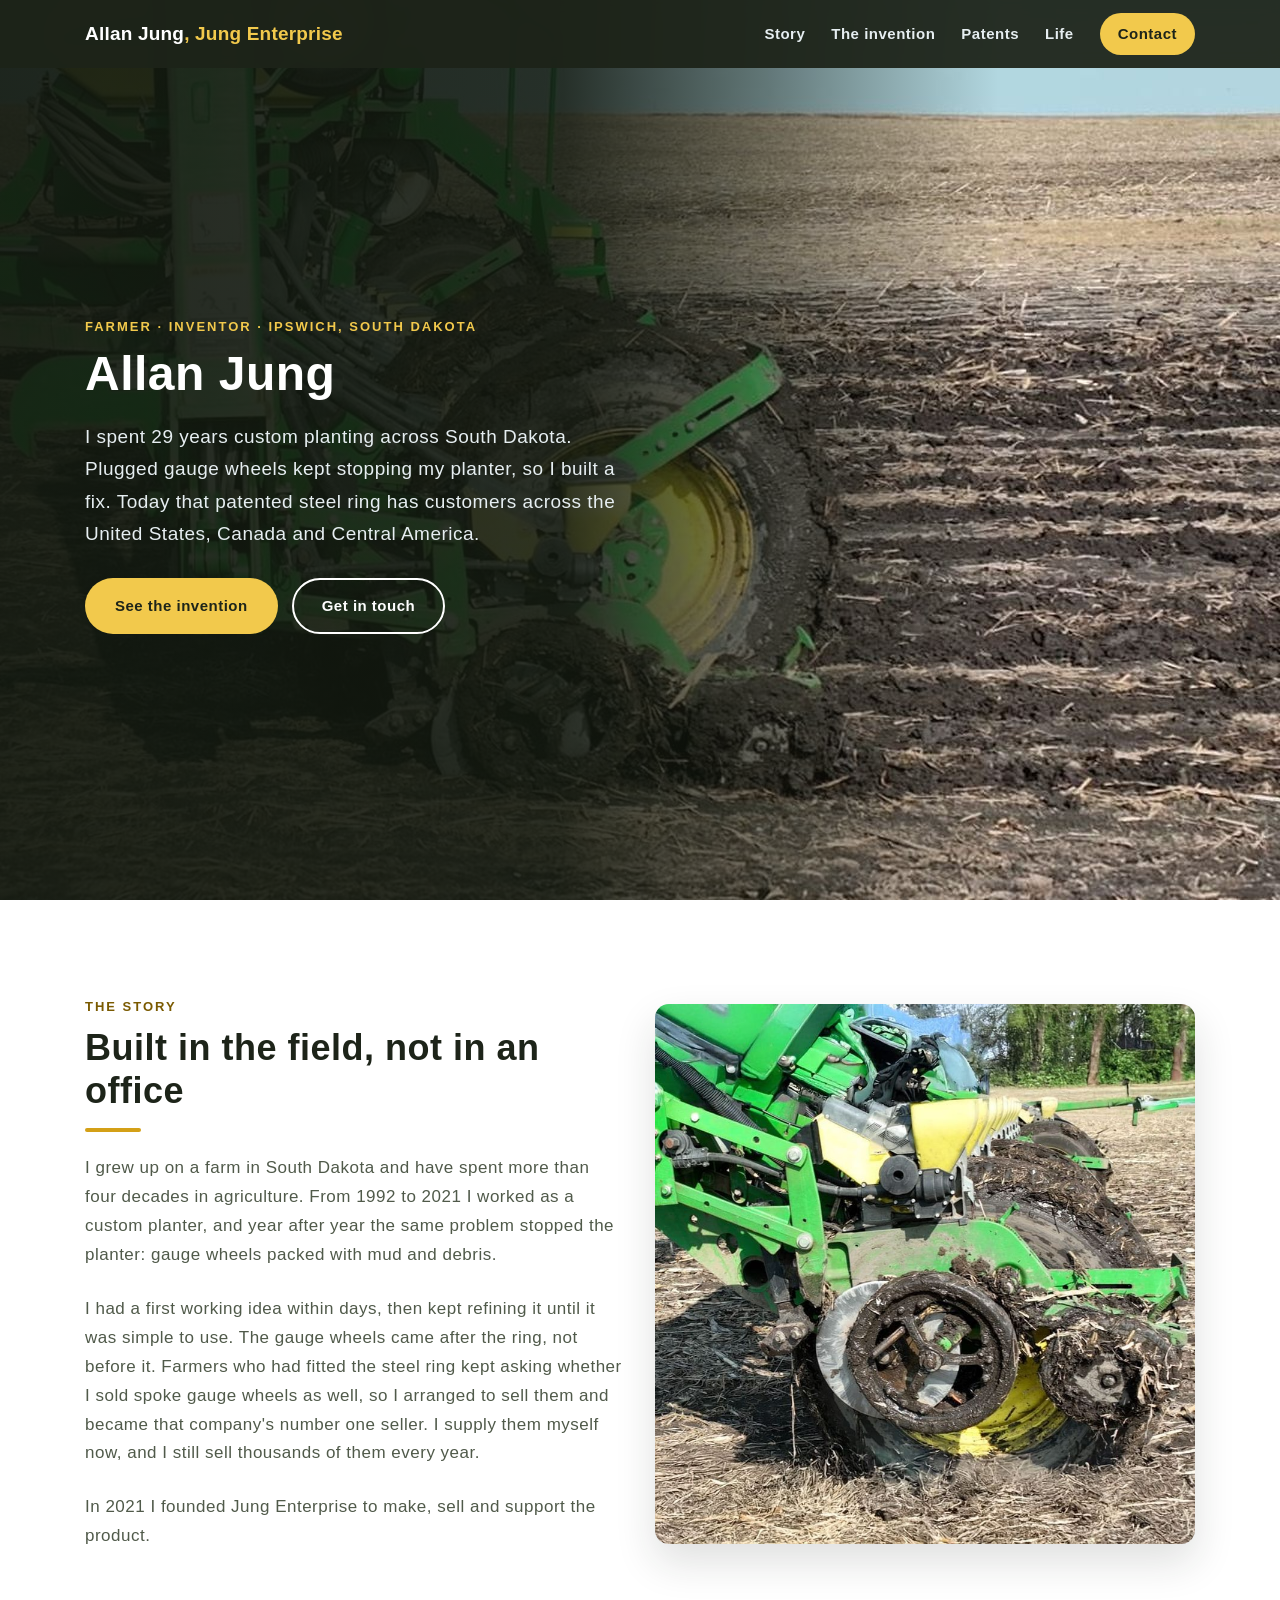
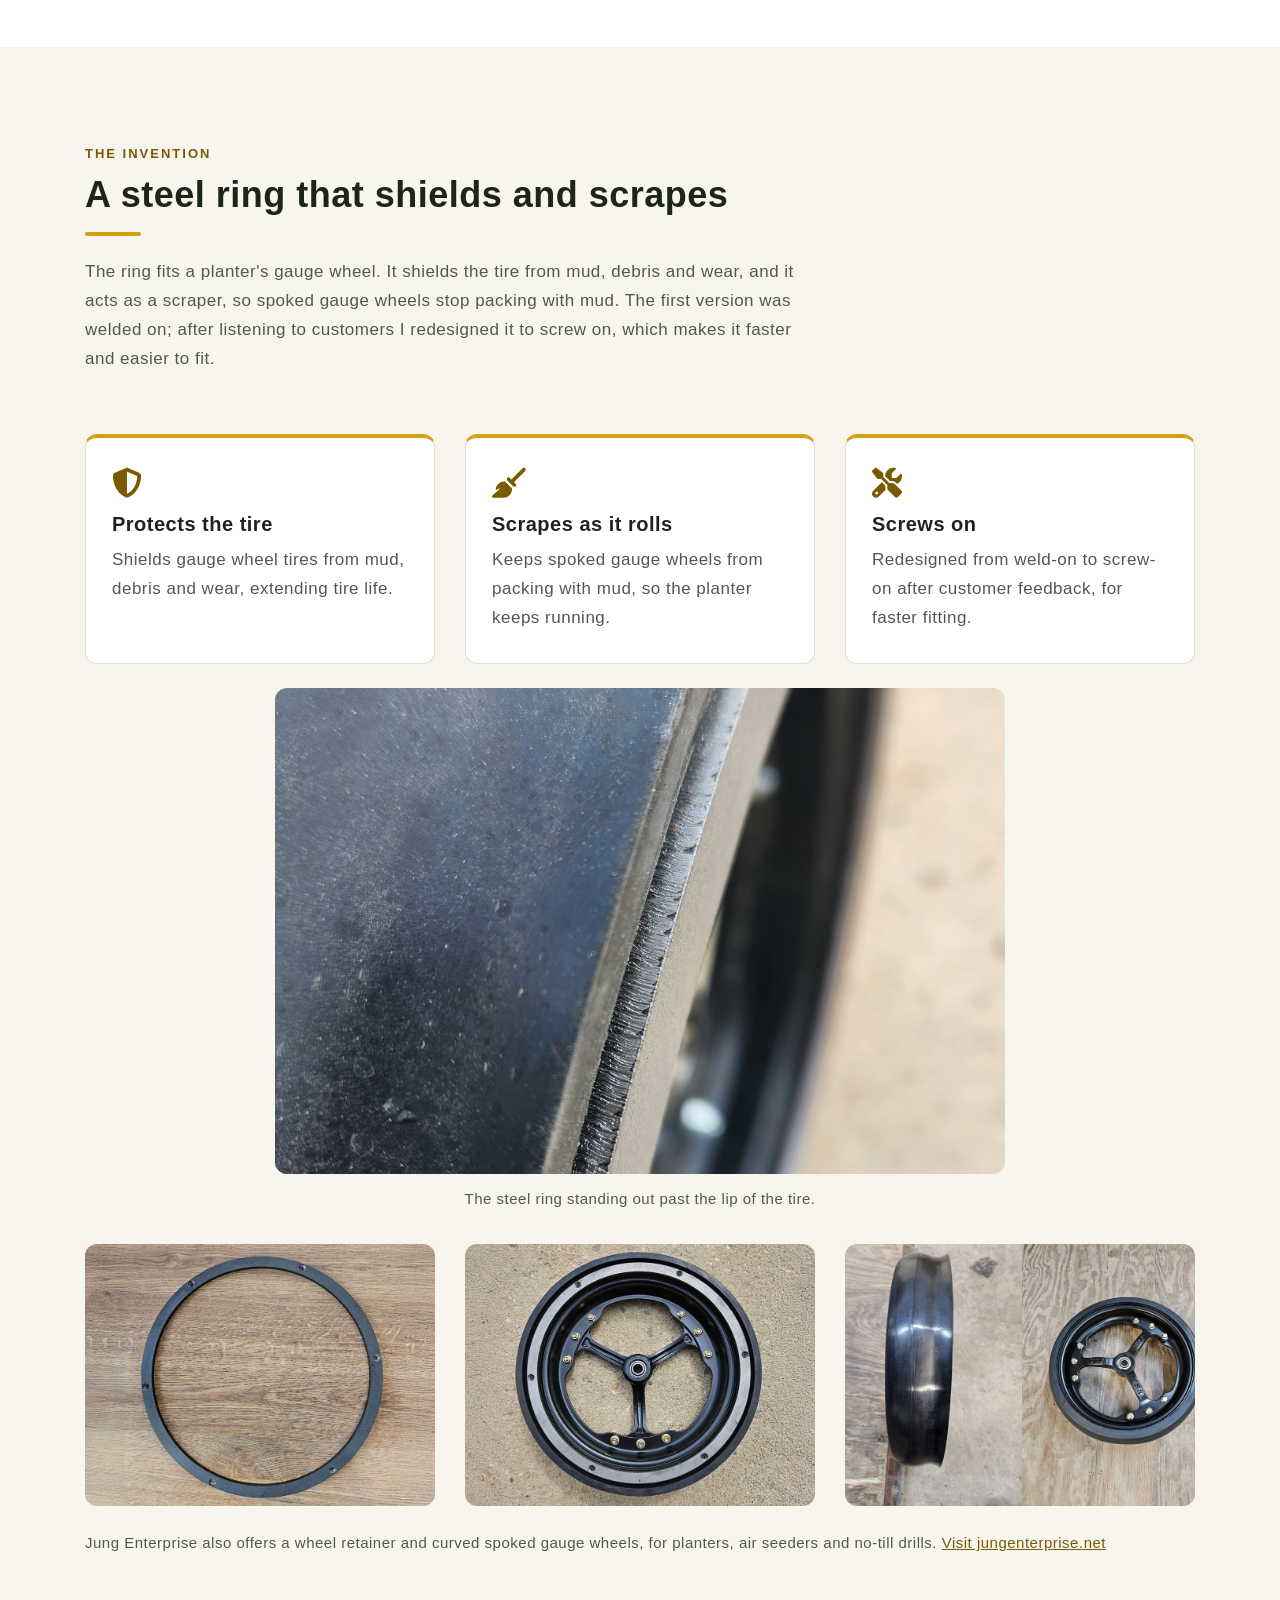
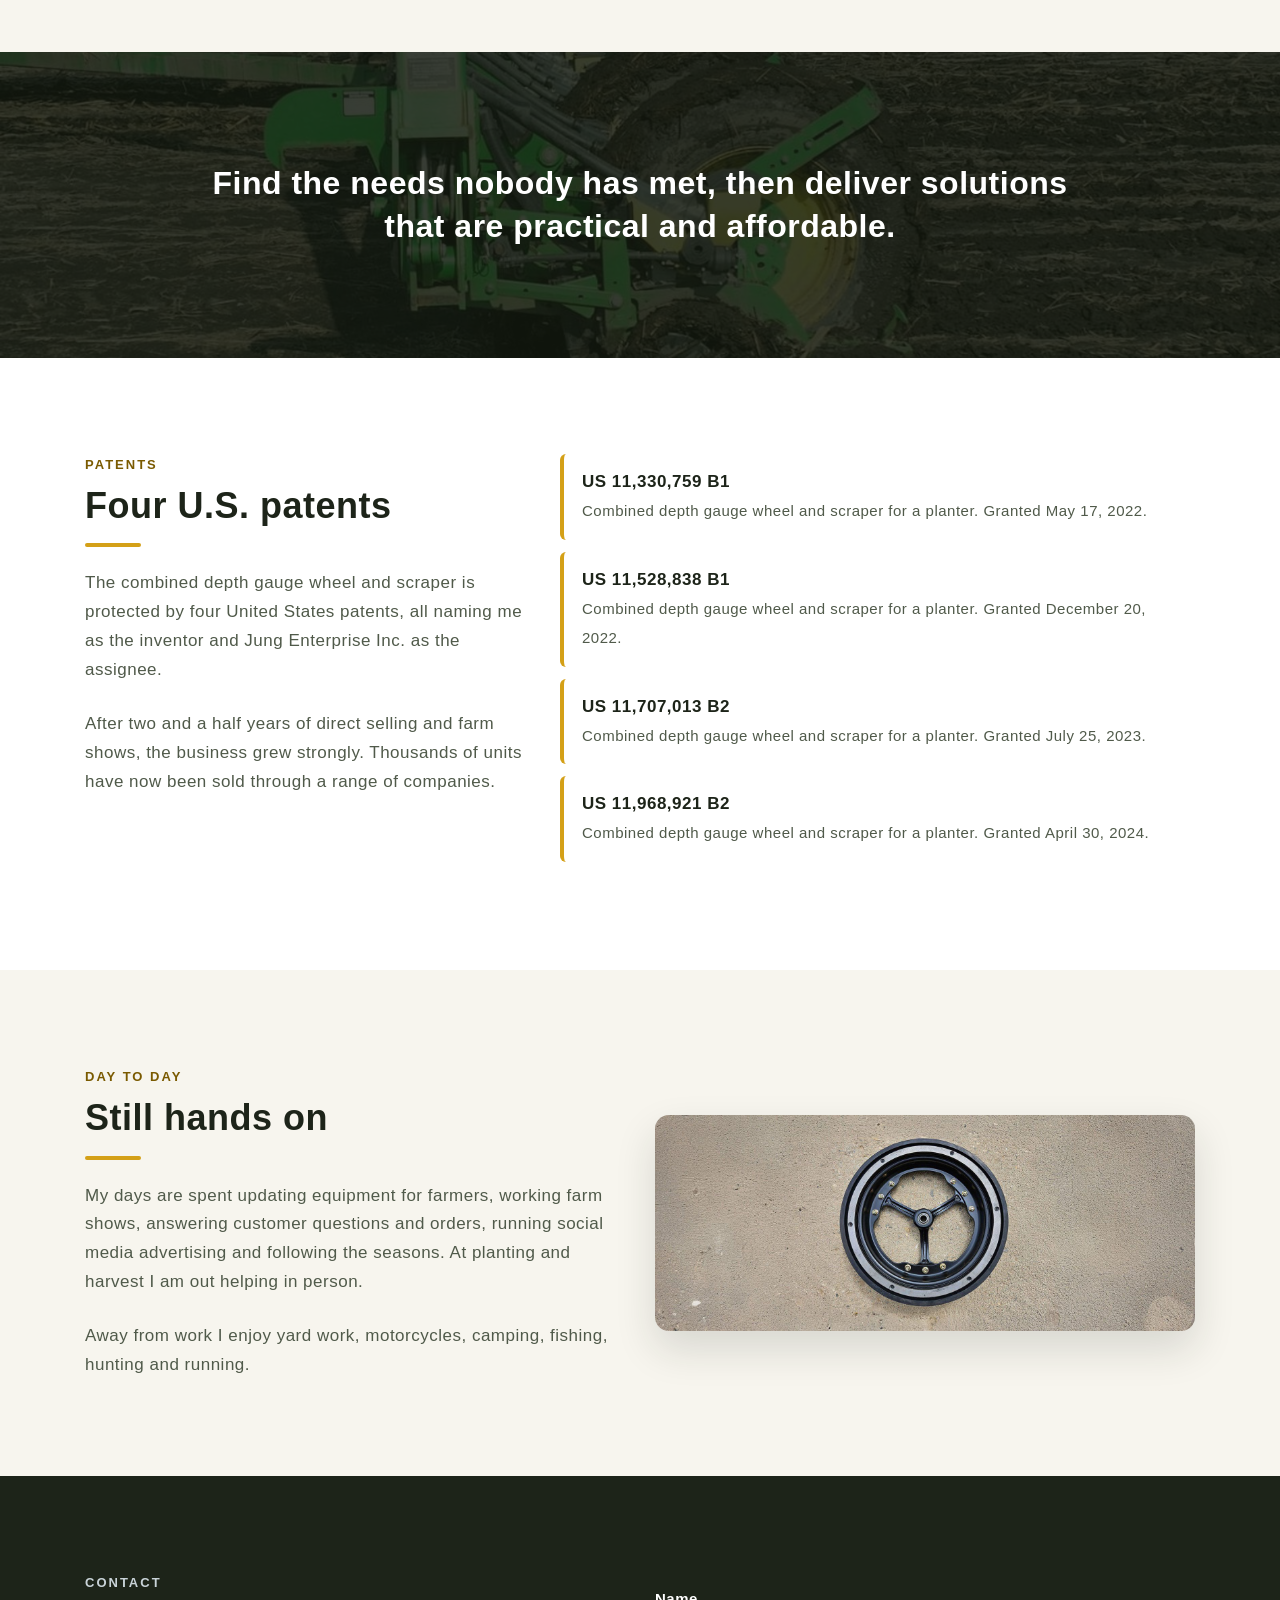
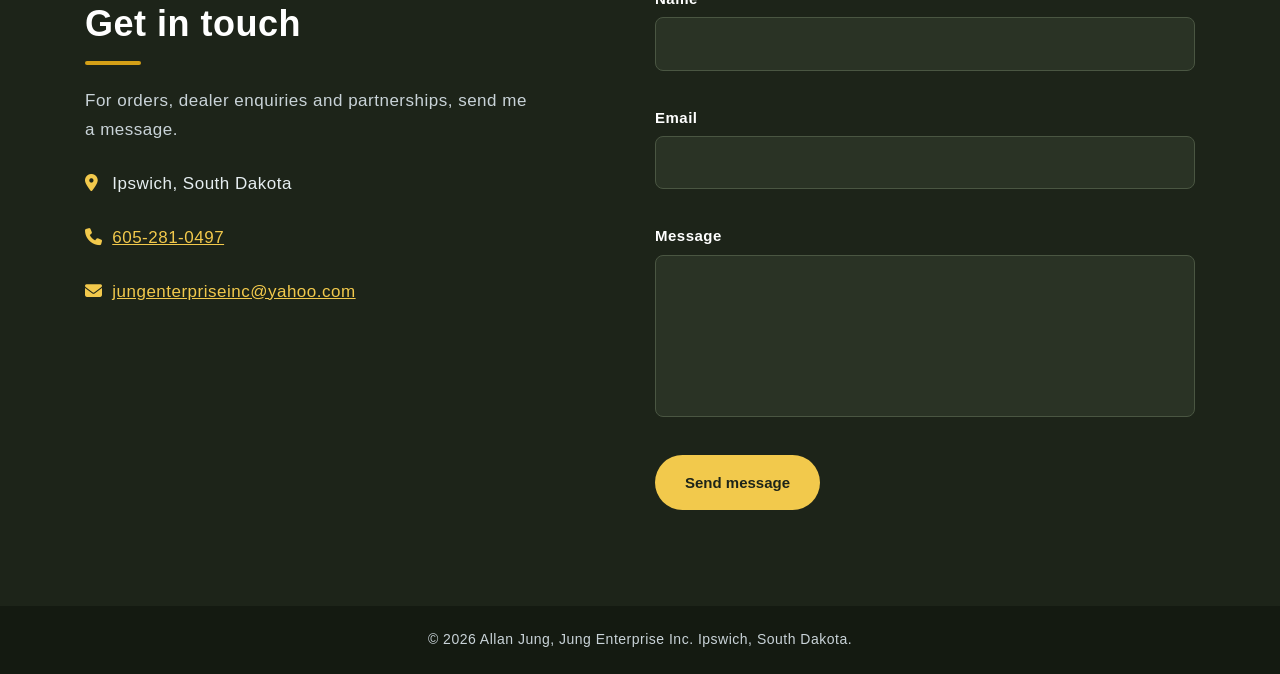
==== commit fa014f94: "His correction: the gauge wheels came after the ring, not before it" ====
--- a/index.html
+++ b/index.html
@@ -71,7 +71,7 @@
         <p class="aj-eyebrow">The story</p>
         <h2 class="aj-h2">Built in the field, not in an office</h2>
         <p>I grew up on a farm in South Dakota and have spent more than four decades in agriculture. From 1992 to 2021 I worked as a custom planter, and year after year the same problem stopped the planter: gauge wheels packed with mud and debris.</p>
-        <p>I had a first working idea within days, then kept refining it until it was simple to use. Before starting my own company I was also the top salesman for a gauge wheel company, and that experience helped me see where the products could be better.</p>
+        <p>I had a first working idea within days, then kept refining it until it was simple to use. The gauge wheels came after the ring, not before it. Farmers who had fitted the steel ring kept asking whether I sold spoke gauge wheels as well, so I arranged to sell them and became that company's number one seller. I supply them myself now, and I still sell thousands of them every year.</p>
         <p>In 2021 I founded Jung Enterprise to make, sell and support the product.</p>
       </div>
       <div class="col-lg-6">
--- a/css/aj-site.css
+++ b/css/aj-site.css
@@ -164,6 +164,11 @@
 /* Allan Jung additions */
 .aj-card i{color:var(--aj-acc-ink)}
 .aj-gallery img{width:100%;aspect-ratio:4/3;object-fit:cover}
+/* Allan asked for the ring standing proud of the tire lip to be seen. It is a fine
+   detail in a dark frame, so it leads the row at size and carries a caption. */
+.aj-feature figure{margin-bottom:32px;overflow:visible;border-radius:0}
+.aj-feature img{aspect-ratio:3/2;object-position:center 46%;border-radius:12px}
+.aj-feature figcaption{padding:12px 4px 0;color:var(--aj-muted);font-size:15px;text-align:center}
 .aj-patents{list-style:none;padding:0;margin:0}
 .aj-patents li{border-left:4px solid var(--aj-acc);background:#fff;padding:14px 18px;margin-bottom:12px;border-radius:6px}
 .aj-patents strong{display:block;color:var(--aj-ink);font-family:'Montserrat',Arial,sans-serif}
